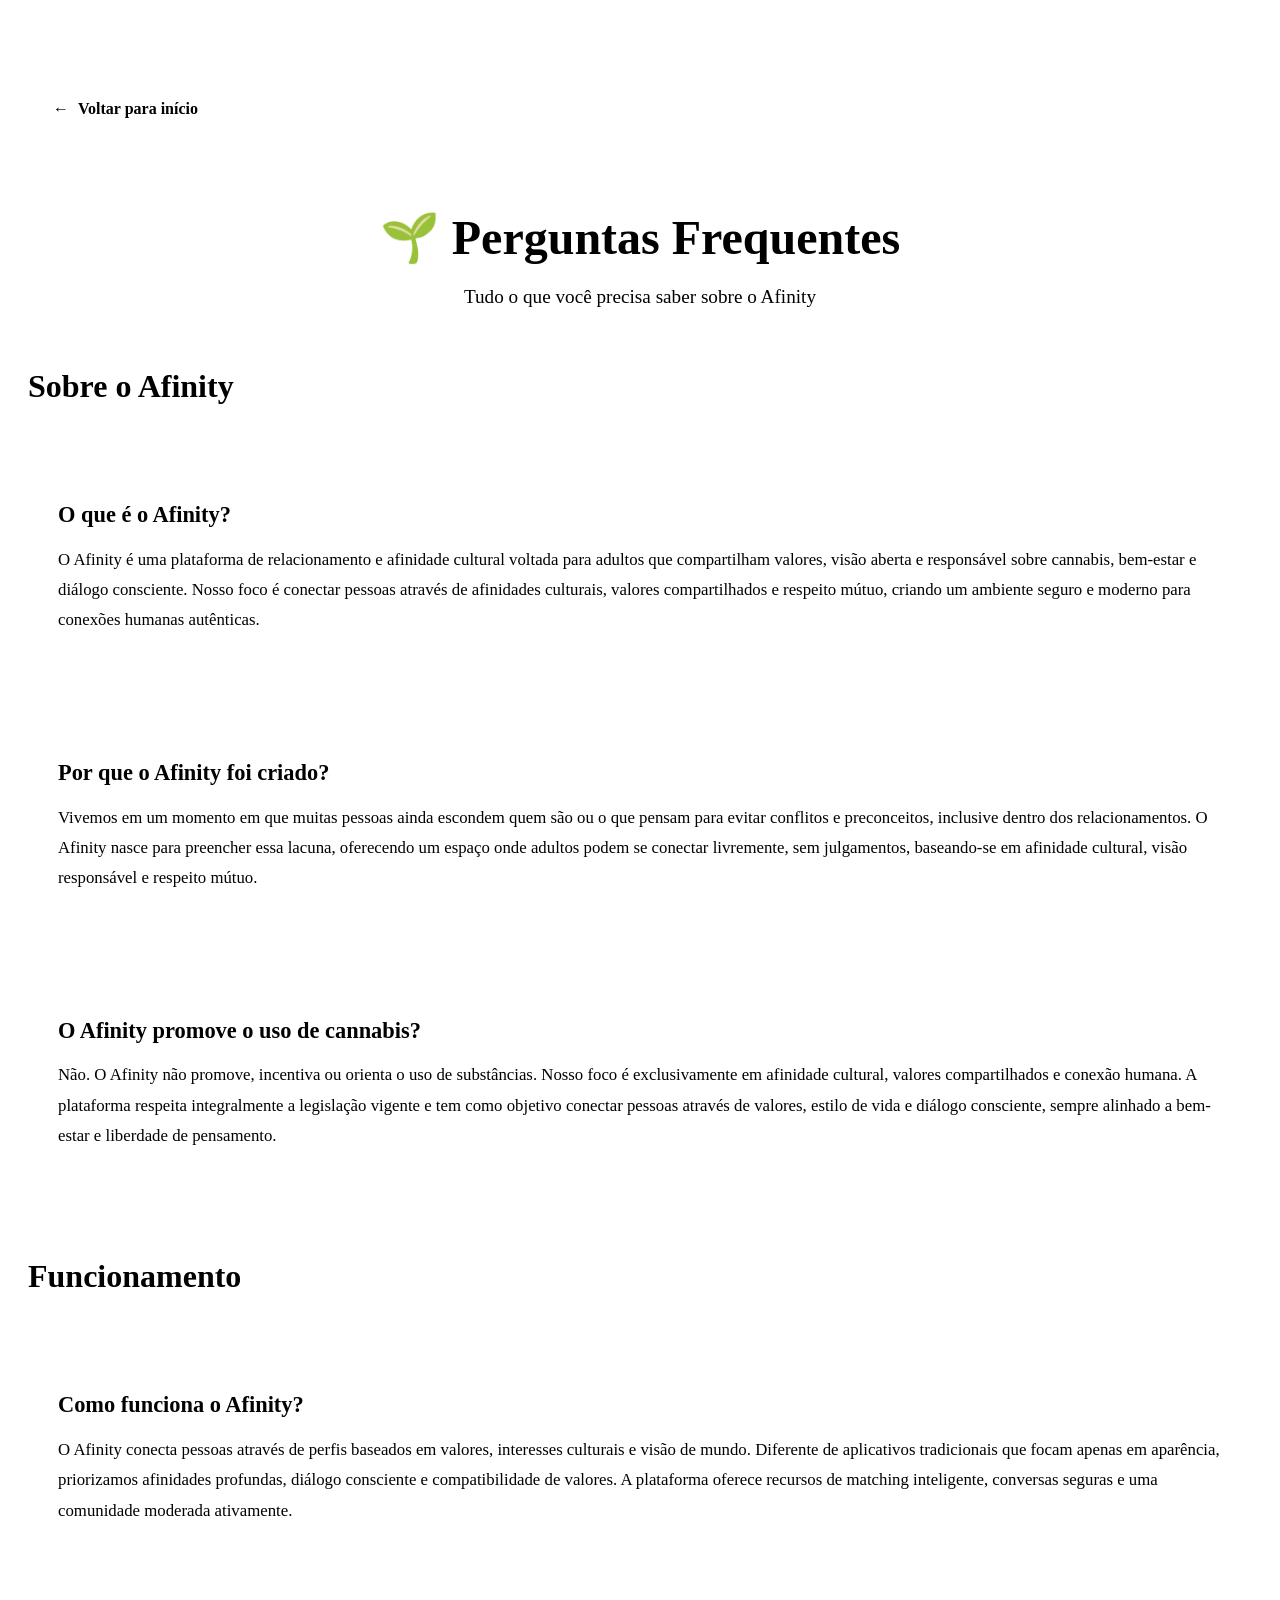
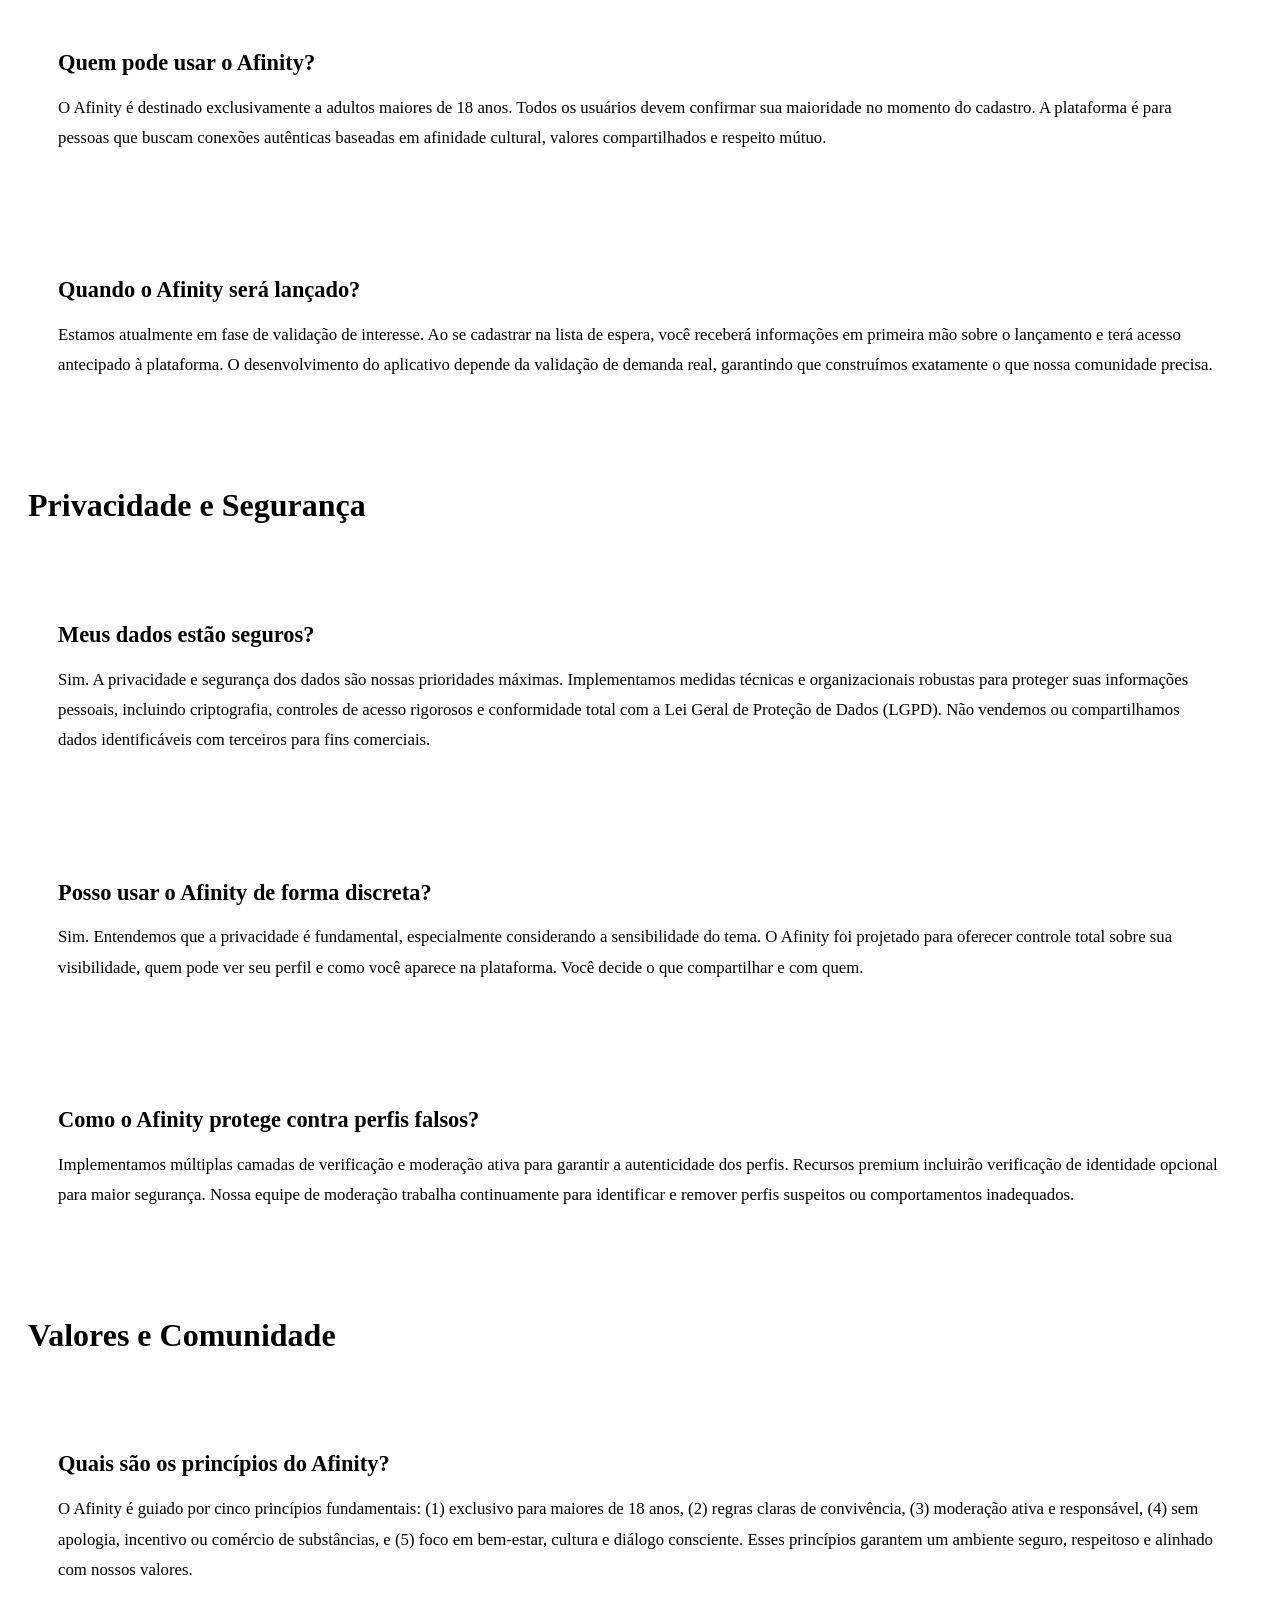
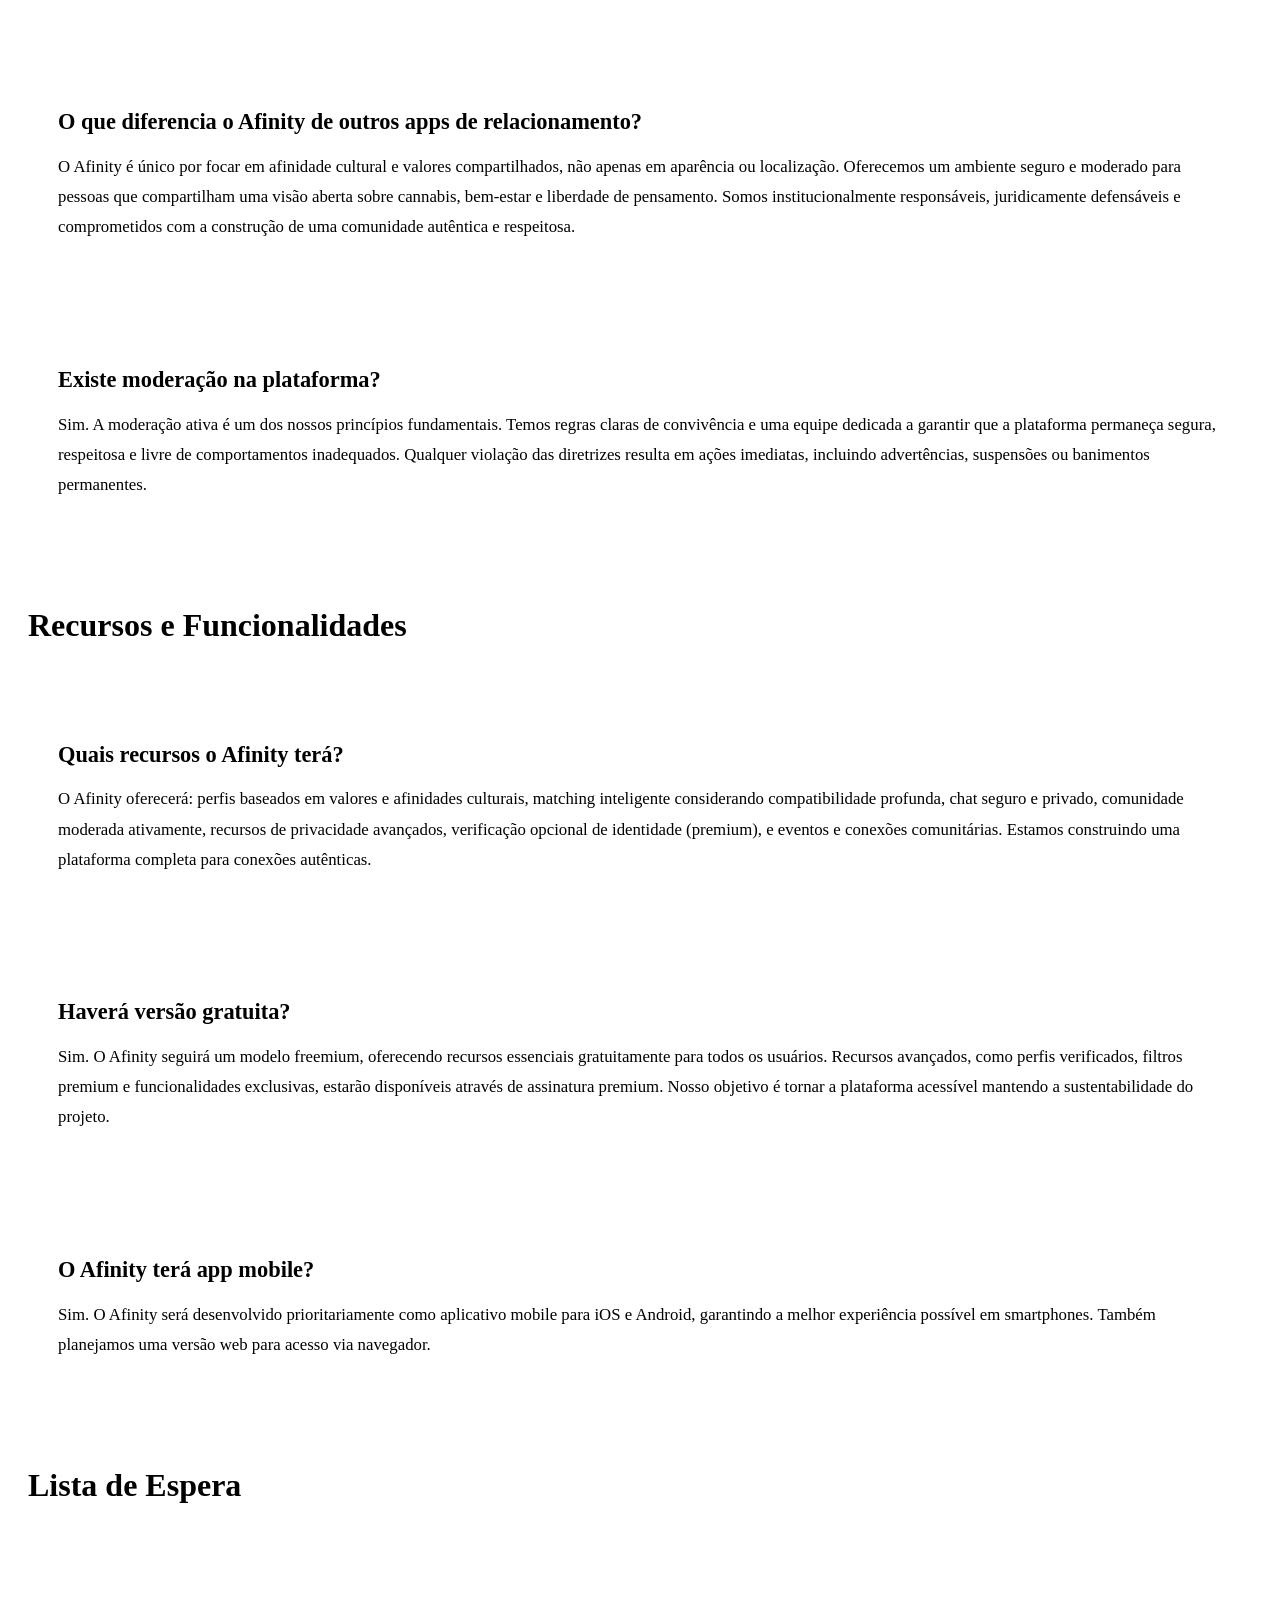
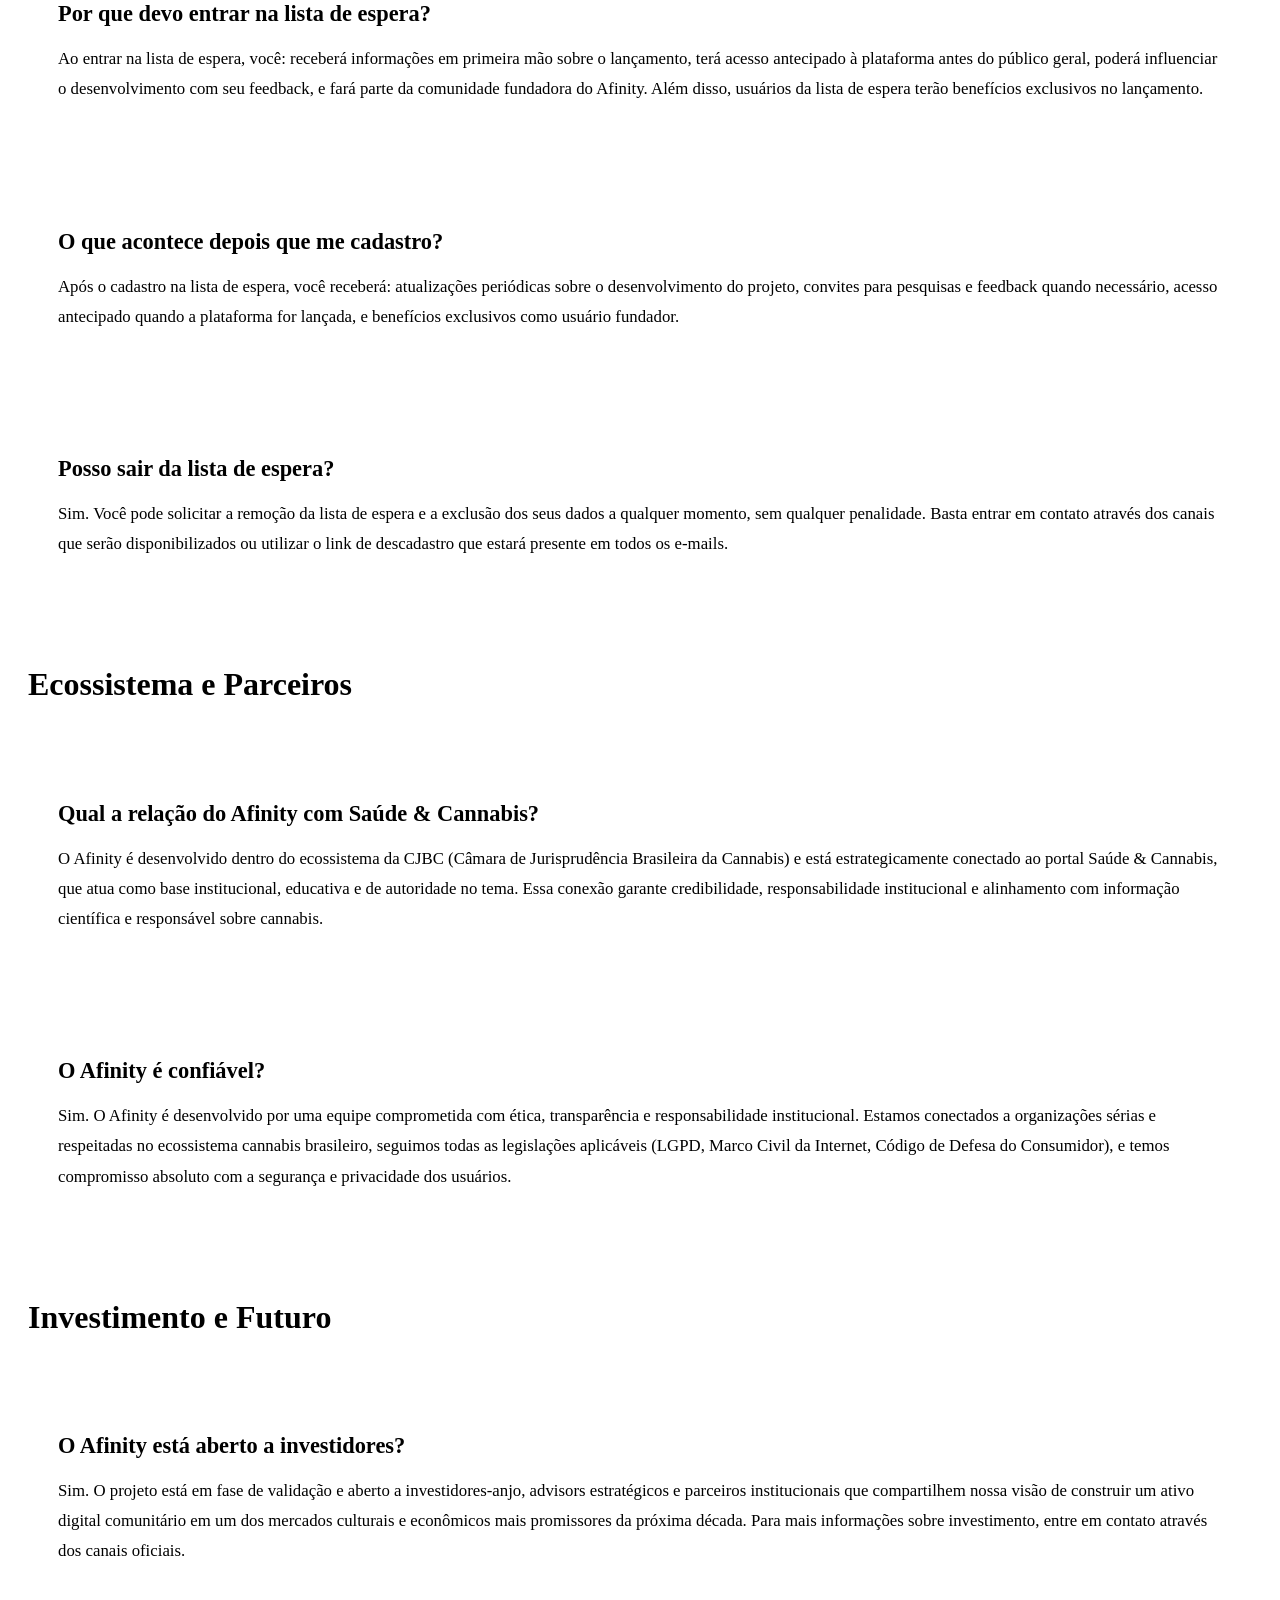
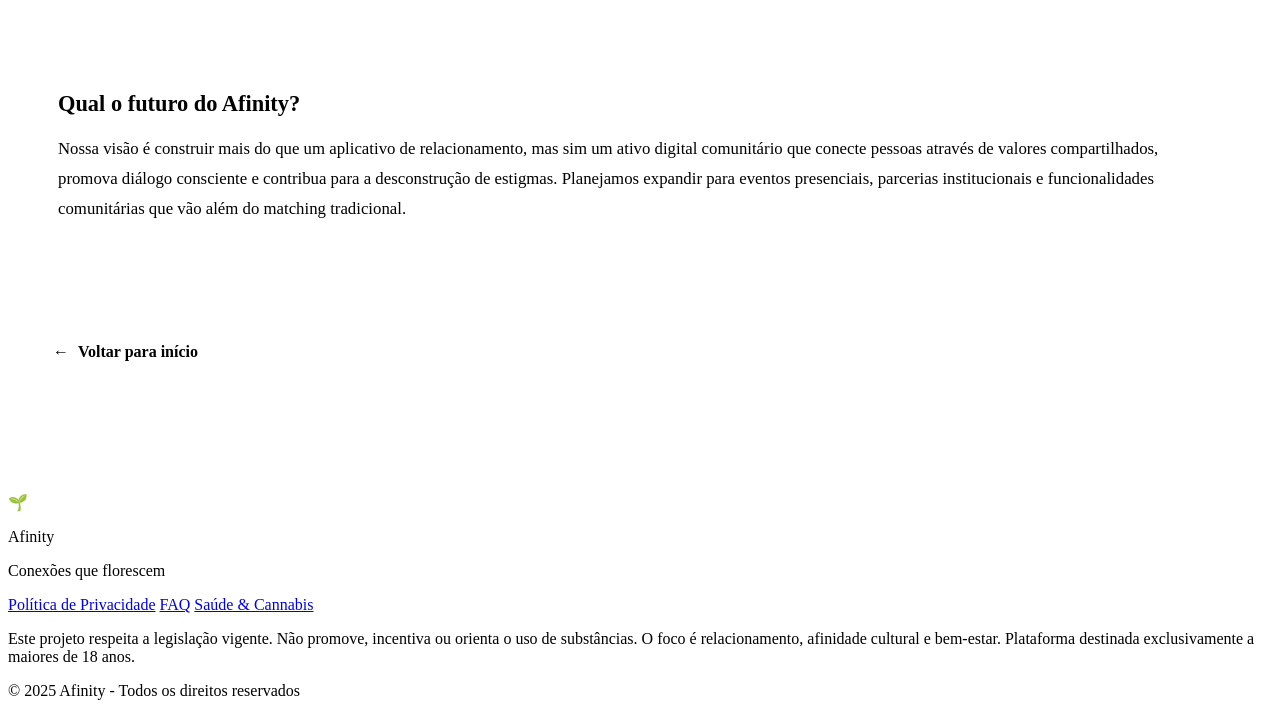
==== faq.html @ 6121e5dd "Add files via upload" ====
<!DOCTYPE html>
<html lang="pt-BR">
<head>
<meta charset="UTF-8">
<meta name="viewport" content="width=device-width,initial-scale=1,viewport-fit=cover">
<meta name="description" content="Perguntas frequentes sobre o Afinity - plataforma de relacionamento baseada em afinidade cultural e valores compartilhados.">
<meta name="theme-color" content="#0a1f0d">
<title>FAQ - Afinity</title>
<link rel="stylesheet" href="styles.css">
<style>
.faq-page{padding:80px 20px;background:var(--bg-darkest);min-height:100vh}
.faq-header{text-align:center;margin-bottom:60px}
.faq-header h1{font-size:3rem;color:var(--accent-green);margin-bottom:20px}
.faq-header p{font-size:1.2rem;color:var(--text-secondary)}
.faq-category{margin-bottom:60px}
.faq-category h2{font-size:2rem;color:var(--accent-light);margin-bottom:30px;padding-bottom:15px;border-bottom:2px solid var(--border-color)}
.faq-question{background:var(--bg-card);padding:30px;border-radius:12px;margin-bottom:25px;border:1px solid var(--border-color)}
.faq-question h3{font-size:1.4rem;color:var(--accent-green);margin-bottom:15px}
.faq-question p{font-size:1.05rem;color:var(--text-secondary);line-height:1.8}
.back-link{display:inline-block;color:var(--accent-green);text-decoration:none;font-weight:600;margin-bottom:40px;padding:12px 25px;border:2px solid var(--accent-green);border-radius:50px;transition:all .3s ease}
.back-link:hover{background:var(--accent-green);color:var(--bg-darkest)}
.back-link::before{content:"← ";margin-right:5px}
</style>
</head>
<body>
<section class="faq-page">
<div class="container">
<a href="index.html" class="back-link">Voltar para início</a>

<div class="faq-header">
<h1>🌱 Perguntas Frequentes</h1>
<p>Tudo o que você precisa saber sobre o Afinity</p>
</div>

<div class="faq-category">
<h2>Sobre o Afinity</h2>

<div class="faq-question">
<h3>O que é o Afinity?</h3>
<p>O Afinity é uma plataforma de relacionamento e afinidade cultural voltada para adultos que compartilham valores, visão aberta e responsável sobre cannabis, bem-estar e diálogo consciente. Nosso foco é conectar pessoas através de afinidades culturais, valores compartilhados e respeito mútuo, criando um ambiente seguro e moderno para conexões humanas autênticas.</p>
</div>

<div class="faq-question">
<h3>Por que o Afinity foi criado?</h3>
<p>Vivemos em um momento em que muitas pessoas ainda escondem quem são ou o que pensam para evitar conflitos e preconceitos, inclusive dentro dos relacionamentos. O Afinity nasce para preencher essa lacuna, oferecendo um espaço onde adultos podem se conectar livremente, sem julgamentos, baseando-se em afinidade cultural, visão responsável e respeito mútuo.</p>
</div>

<div class="faq-question">
<h3>O Afinity promove o uso de cannabis?</h3>
<p>Não. O Afinity não promove, incentiva ou orienta o uso de substâncias. Nosso foco é exclusivamente em afinidade cultural, valores compartilhados e conexão humana. A plataforma respeita integralmente a legislação vigente e tem como objetivo conectar pessoas através de valores, estilo de vida e diálogo consciente, sempre alinhado a bem-estar e liberdade de pensamento.</p>
</div>
</div>

<div class="faq-category">
<h2>Funcionamento</h2>

<div class="faq-question">
<h3>Como funciona o Afinity?</h3>
<p>O Afinity conecta pessoas através de perfis baseados em valores, interesses culturais e visão de mundo. Diferente de aplicativos tradicionais que focam apenas em aparência, priorizamos afinidades profundas, diálogo consciente e compatibilidade de valores. A plataforma oferece recursos de matching inteligente, conversas seguras e uma comunidade moderada ativamente.</p>
</div>

<div class="faq-question">
<h3>Quem pode usar o Afinity?</h3>
<p>O Afinity é destinado exclusivamente a adultos maiores de 18 anos. Todos os usuários devem confirmar sua maioridade no momento do cadastro. A plataforma é para pessoas que buscam conexões autênticas baseadas em afinidade cultural, valores compartilhados e respeito mútuo.</p>
</div>

<div class="faq-question">
<h3>Quando o Afinity será lançado?</h3>
<p>Estamos atualmente em fase de validação de interesse. Ao se cadastrar na lista de espera, você receberá informações em primeira mão sobre o lançamento e terá acesso antecipado à plataforma. O desenvolvimento do aplicativo depende da validação de demanda real, garantindo que construímos exatamente o que nossa comunidade precisa.</p>
</div>
</div>

<div class="faq-category">
<h2>Privacidade e Segurança</h2>

<div class="faq-question">
<h3>Meus dados estão seguros?</h3>
<p>Sim. A privacidade e segurança dos dados são nossas prioridades máximas. Implementamos medidas técnicas e organizacionais robustas para proteger suas informações pessoais, incluindo criptografia, controles de acesso rigorosos e conformidade total com a Lei Geral de Proteção de Dados (LGPD). Não vendemos ou compartilhamos dados identificáveis com terceiros para fins comerciais.</p>
</div>

<div class="faq-question">
<h3>Posso usar o Afinity de forma discreta?</h3>
<p>Sim. Entendemos que a privacidade é fundamental, especialmente considerando a sensibilidade do tema. O Afinity foi projetado para oferecer controle total sobre sua visibilidade, quem pode ver seu perfil e como você aparece na plataforma. Você decide o que compartilhar e com quem.</p>
</div>

<div class="faq-question">
<h3>Como o Afinity protege contra perfis falsos?</h3>
<p>Implementamos múltiplas camadas de verificação e moderação ativa para garantir a autenticidade dos perfis. Recursos premium incluirão verificação de identidade opcional para maior segurança. Nossa equipe de moderação trabalha continuamente para identificar e remover perfis suspeitos ou comportamentos inadequados.</p>
</div>
</div>

<div class="faq-category">
<h2>Valores e Comunidade</h2>

<div class="faq-question">
<h3>Quais são os princípios do Afinity?</h3>
<p>O Afinity é guiado por cinco princípios fundamentais: (1) exclusivo para maiores de 18 anos, (2) regras claras de convivência, (3) moderação ativa e responsável, (4) sem apologia, incentivo ou comércio de substâncias, e (5) foco em bem-estar, cultura e diálogo consciente. Esses princípios garantem um ambiente seguro, respeitoso e alinhado com nossos valores.</p>
</div>

<div class="faq-question">
<h3>O que diferencia o Afinity de outros apps de relacionamento?</h3>
<p>O Afinity é único por focar em afinidade cultural e valores compartilhados, não apenas em aparência ou localização. Oferecemos um ambiente seguro e moderado para pessoas que compartilham uma visão aberta sobre cannabis, bem-estar e liberdade de pensamento. Somos institucionalmente responsáveis, juridicamente defensáveis e comprometidos com a construção de uma comunidade autêntica e respeitosa.</p>
</div>

<div class="faq-question">
<h3>Existe moderação na plataforma?</h3>
<p>Sim. A moderação ativa é um dos nossos princípios fundamentais. Temos regras claras de convivência e uma equipe dedicada a garantir que a plataforma permaneça segura, respeitosa e livre de comportamentos inadequados. Qualquer violação das diretrizes resulta em ações imediatas, incluindo advertências, suspensões ou banimentos permanentes.</p>
</div>
</div>

<div class="faq-category">
<h2>Recursos e Funcionalidades</h2>

<div class="faq-question">
<h3>Quais recursos o Afinity terá?</h3>
<p>O Afinity oferecerá: perfis baseados em valores e afinidades culturais, matching inteligente considerando compatibilidade profunda, chat seguro e privado, comunidade moderada ativamente, recursos de privacidade avançados, verificação opcional de identidade (premium), e eventos e conexões comunitárias. Estamos construindo uma plataforma completa para conexões autênticas.</p>
</div>

<div class="faq-question">
<h3>Haverá versão gratuita?</h3>
<p>Sim. O Afinity seguirá um modelo freemium, oferecendo recursos essenciais gratuitamente para todos os usuários. Recursos avançados, como perfis verificados, filtros premium e funcionalidades exclusivas, estarão disponíveis através de assinatura premium. Nosso objetivo é tornar a plataforma acessível mantendo a sustentabilidade do projeto.</p>
</div>

<div class="faq-question">
<h3>O Afinity terá app mobile?</h3>
<p>Sim. O Afinity será desenvolvido prioritariamente como aplicativo mobile para iOS e Android, garantindo a melhor experiência possível em smartphones. Também planejamos uma versão web para acesso via navegador.</p>
</div>
</div>

<div class="faq-category">
<h2>Lista de Espera</h2>

<div class="faq-question">
<h3>Por que devo entrar na lista de espera?</h3>
<p>Ao entrar na lista de espera, você: receberá informações em primeira mão sobre o lançamento, terá acesso antecipado à plataforma antes do público geral, poderá influenciar o desenvolvimento com seu feedback, e fará parte da comunidade fundadora do Afinity. Além disso, usuários da lista de espera terão benefícios exclusivos no lançamento.</p>
</div>

<div class="faq-question">
<h3>O que acontece depois que me cadastro?</h3>
<p>Após o cadastro na lista de espera, você receberá: atualizações periódicas sobre o desenvolvimento do projeto, convites para pesquisas e feedback quando necessário, acesso antecipado quando a plataforma for lançada, e benefícios exclusivos como usuário fundador.</p>
</div>

<div class="faq-question">
<h3>Posso sair da lista de espera?</h3>
<p>Sim. Você pode solicitar a remoção da lista de espera e a exclusão dos seus dados a qualquer momento, sem qualquer penalidade. Basta entrar em contato através dos canais que serão disponibilizados ou utilizar o link de descadastro que estará presente em todos os e-mails.</p>
</div>
</div>

<div class="faq-category">
<h2>Ecossistema e Parceiros</h2>

<div class="faq-question">
<h3>Qual a relação do Afinity com Saúde & Cannabis?</h3>
<p>O Afinity é desenvolvido dentro do ecossistema da CJBC (Câmara de Jurisprudência Brasileira da Cannabis) e está estrategicamente conectado ao portal Saúde & Cannabis, que atua como base institucional, educativa e de autoridade no tema. Essa conexão garante credibilidade, responsabilidade institucional e alinhamento com informação científica e responsável sobre cannabis.</p>
</div>

<div class="faq-question">
<h3>O Afinity é confiável?</h3>
<p>Sim. O Afinity é desenvolvido por uma equipe comprometida com ética, transparência e responsabilidade institucional. Estamos conectados a organizações sérias e respeitadas no ecossistema cannabis brasileiro, seguimos todas as legislações aplicáveis (LGPD, Marco Civil da Internet, Código de Defesa do Consumidor), e temos compromisso absoluto com a segurança e privacidade dos usuários.</p>
</div>
</div>

<div class="faq-category">
<h2>Investimento e Futuro</h2>

<div class="faq-question">
<h3>O Afinity está aberto a investidores?</h3>
<p>Sim. O projeto está em fase de validação e aberto a investidores-anjo, advisors estratégicos e parceiros institucionais que compartilhem nossa visão de construir um ativo digital comunitário em um dos mercados culturais e econômicos mais promissores da próxima década. Para mais informações sobre investimento, entre em contato através dos canais oficiais.</p>
</div>

<div class="faq-question">
<h3>Qual o futuro do Afinity?</h3>
<p>Nossa visão é construir mais do que um aplicativo de relacionamento, mas sim um ativo digital comunitário que conecte pessoas através de valores compartilhados, promova diálogo consciente e contribua para a desconstrução de estigmas. Planejamos expandir para eventos presenciais, parcerias institucionais e funcionalidades comunitárias que vão além do matching tradicional.</p>
</div>
</div>

<a href="index.html" class="back-link">Voltar para início</a>
</div>
</section>

<footer class="footer">
<div class="container">
<div class="footer-content">
<div class="footer-brand">
<div class="footer-logo">🌱</div>
<p class="footer-name">Afinity</p>
<p class="footer-tagline">Conexões que florescem</p>
</div>

<div class="footer-links">
<a href="privacidade.html">Política de Privacidade</a>
<a href="faq.html">FAQ</a>
<a href="https://saudeecannabis.com.br" target="_blank" rel="noopener noreferrer">Saúde & Cannabis</a>
</div>
</div>

<div class="legal-text">
<p>Este projeto respeita a legislação vigente. Não promove, incentiva ou orienta o uso de substâncias. O foco é relacionamento, afinidade cultural e bem-estar. Plataforma destinada exclusivamente a maiores de 18 anos.</p>
</div>

<p class="copyright">© 2025 Afinity - Todos os direitos reservados</p>
</div>
</footer>
</body>
</html>
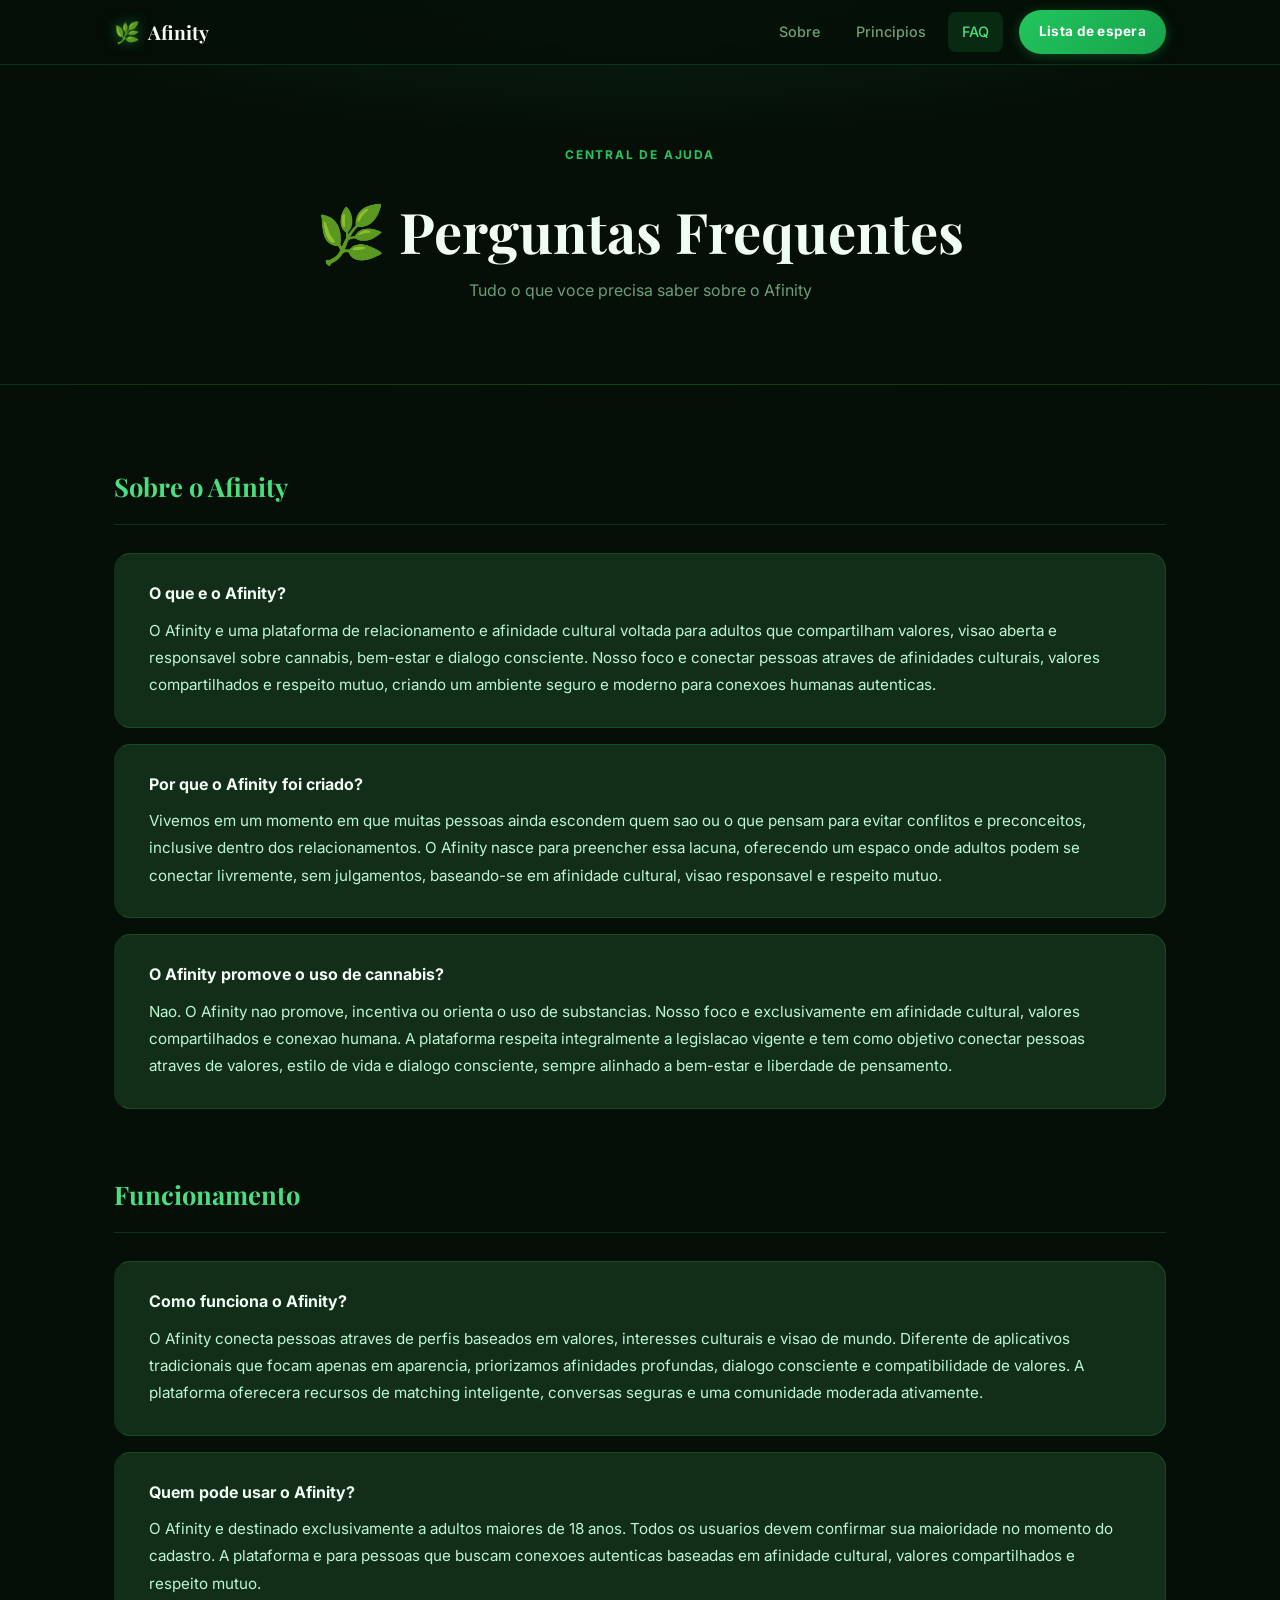
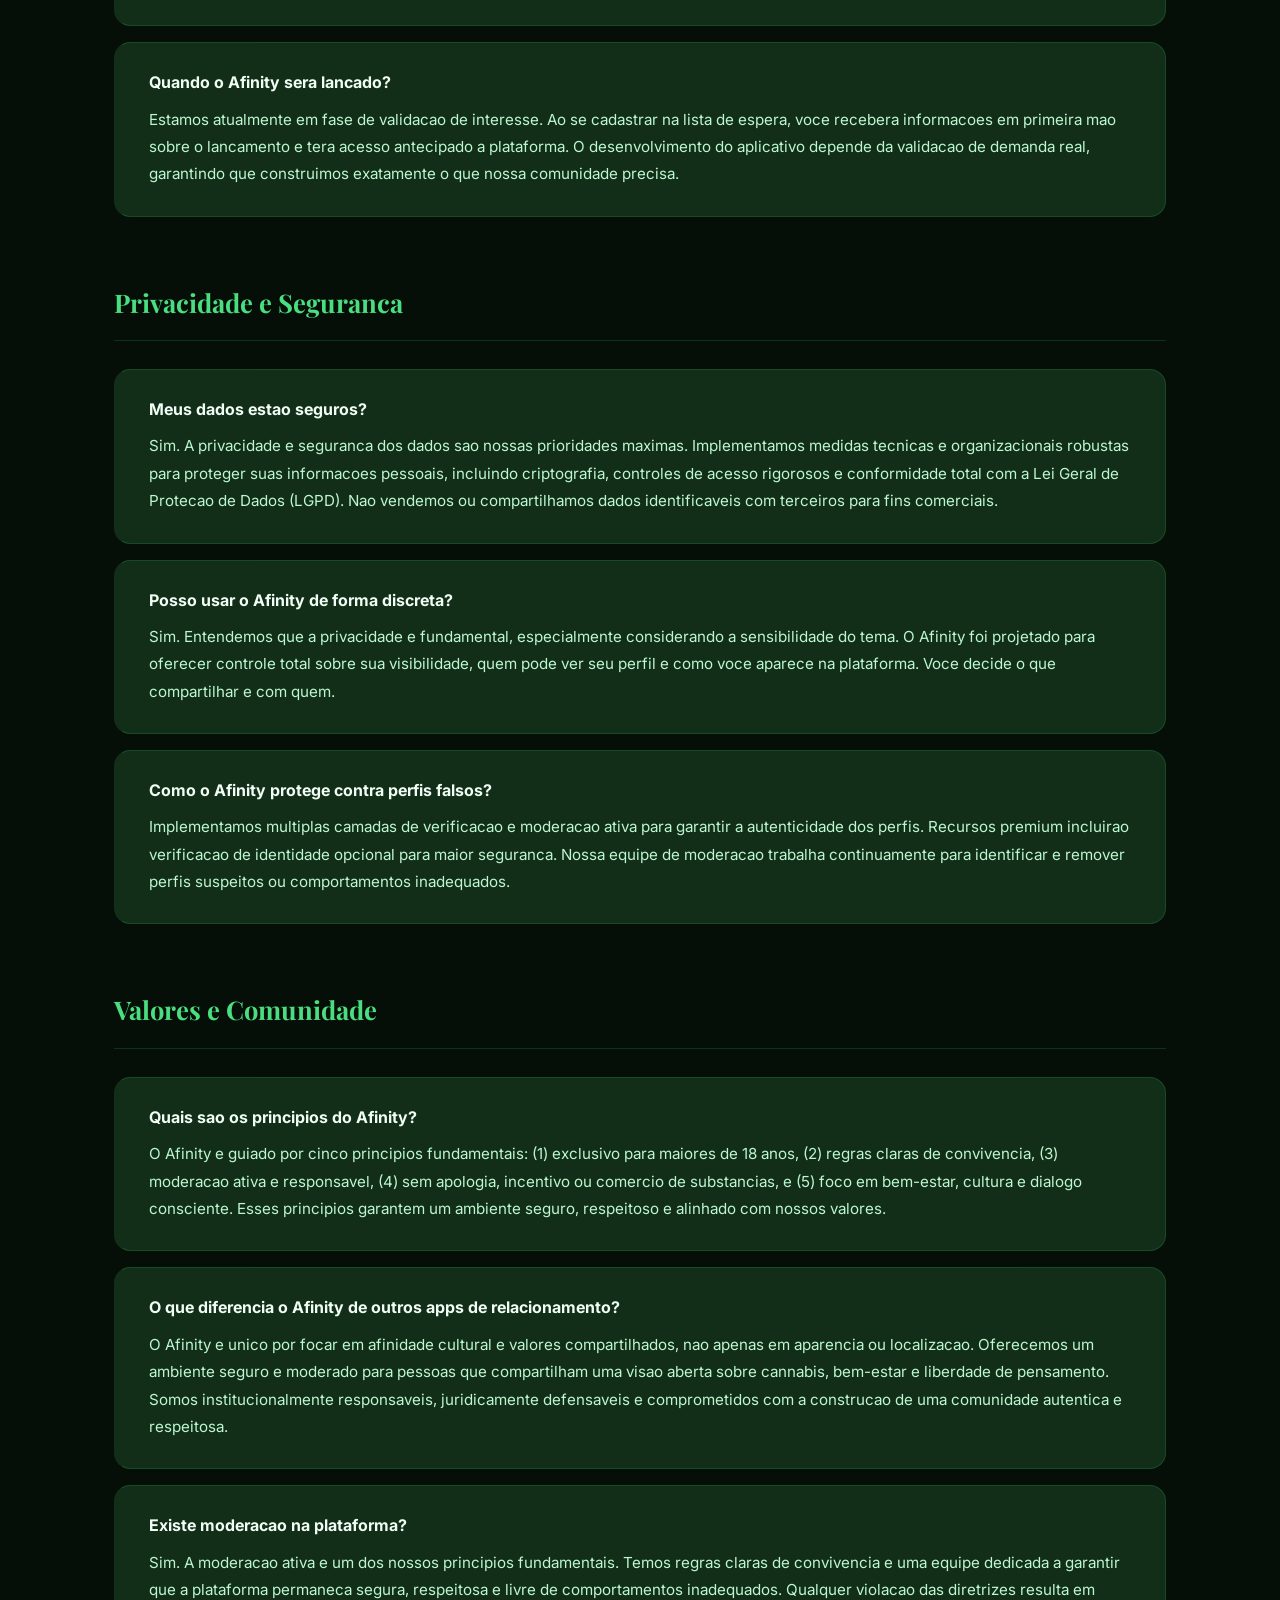
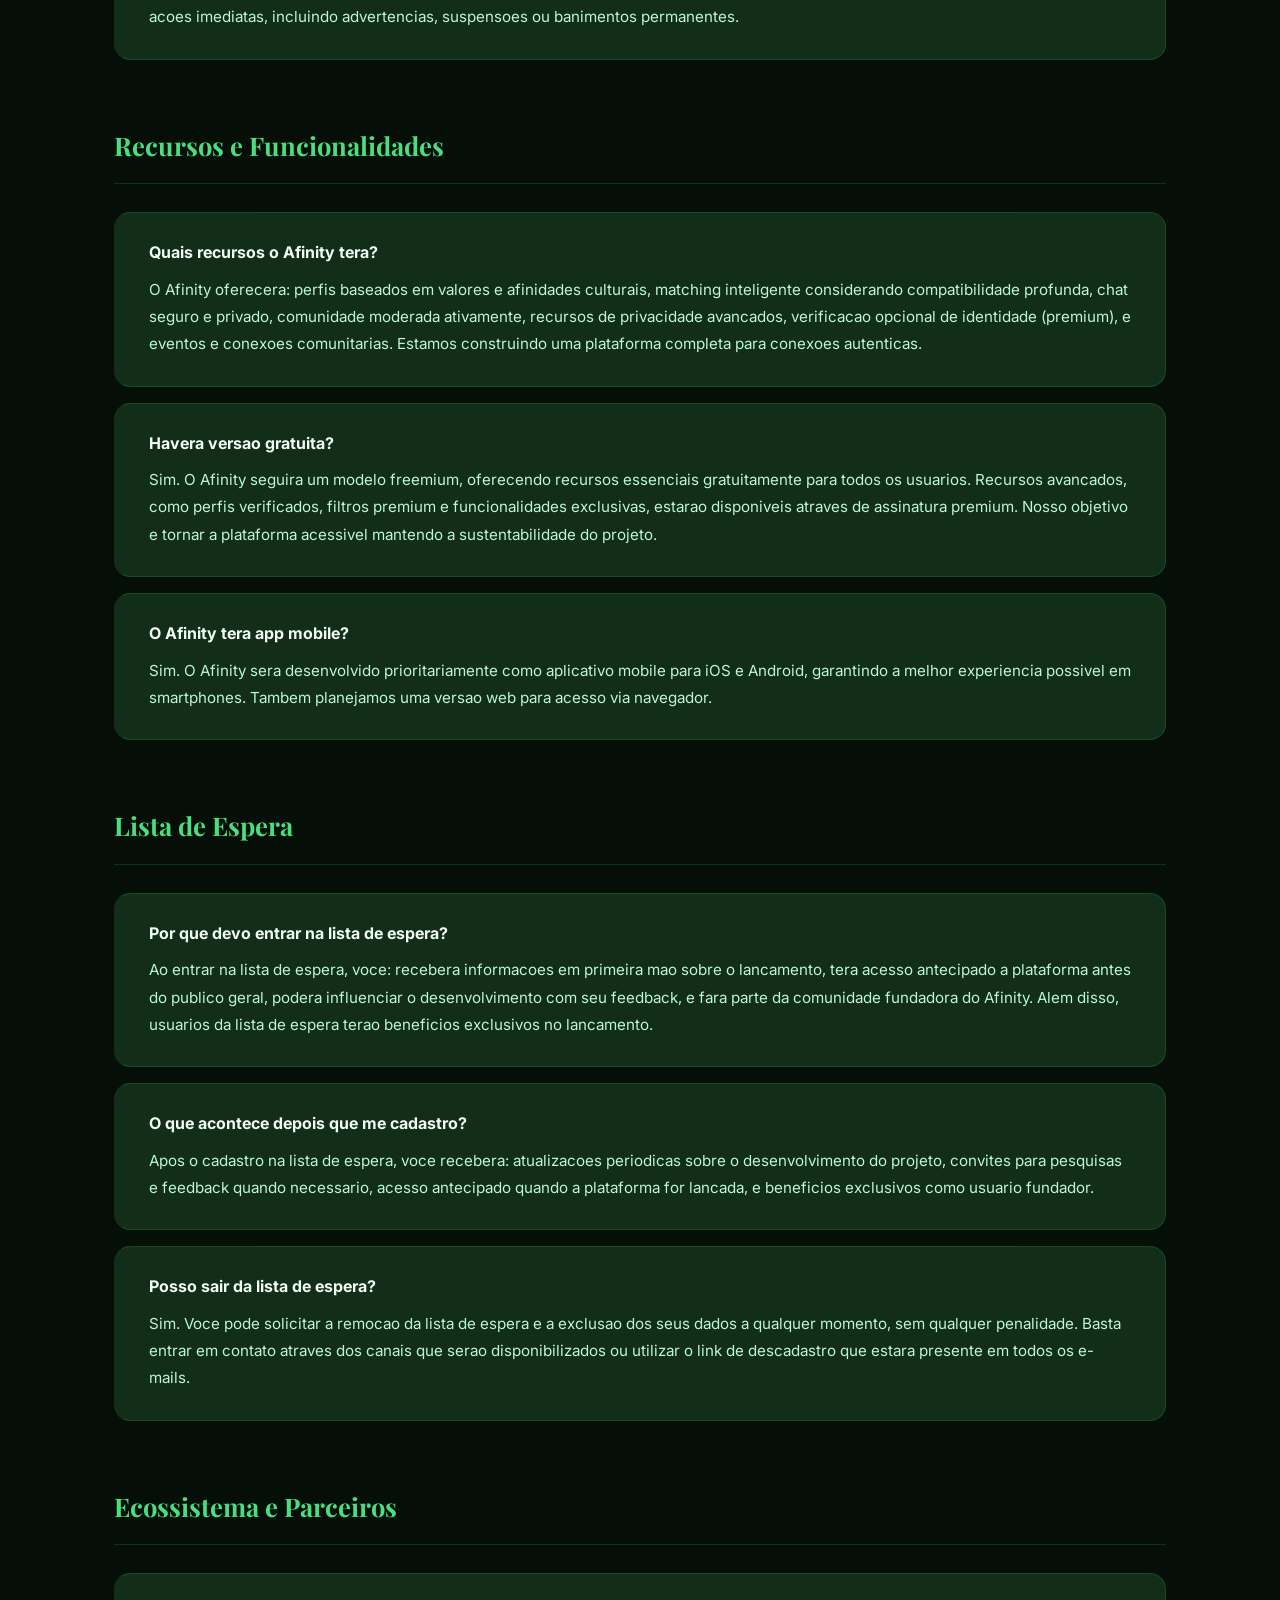
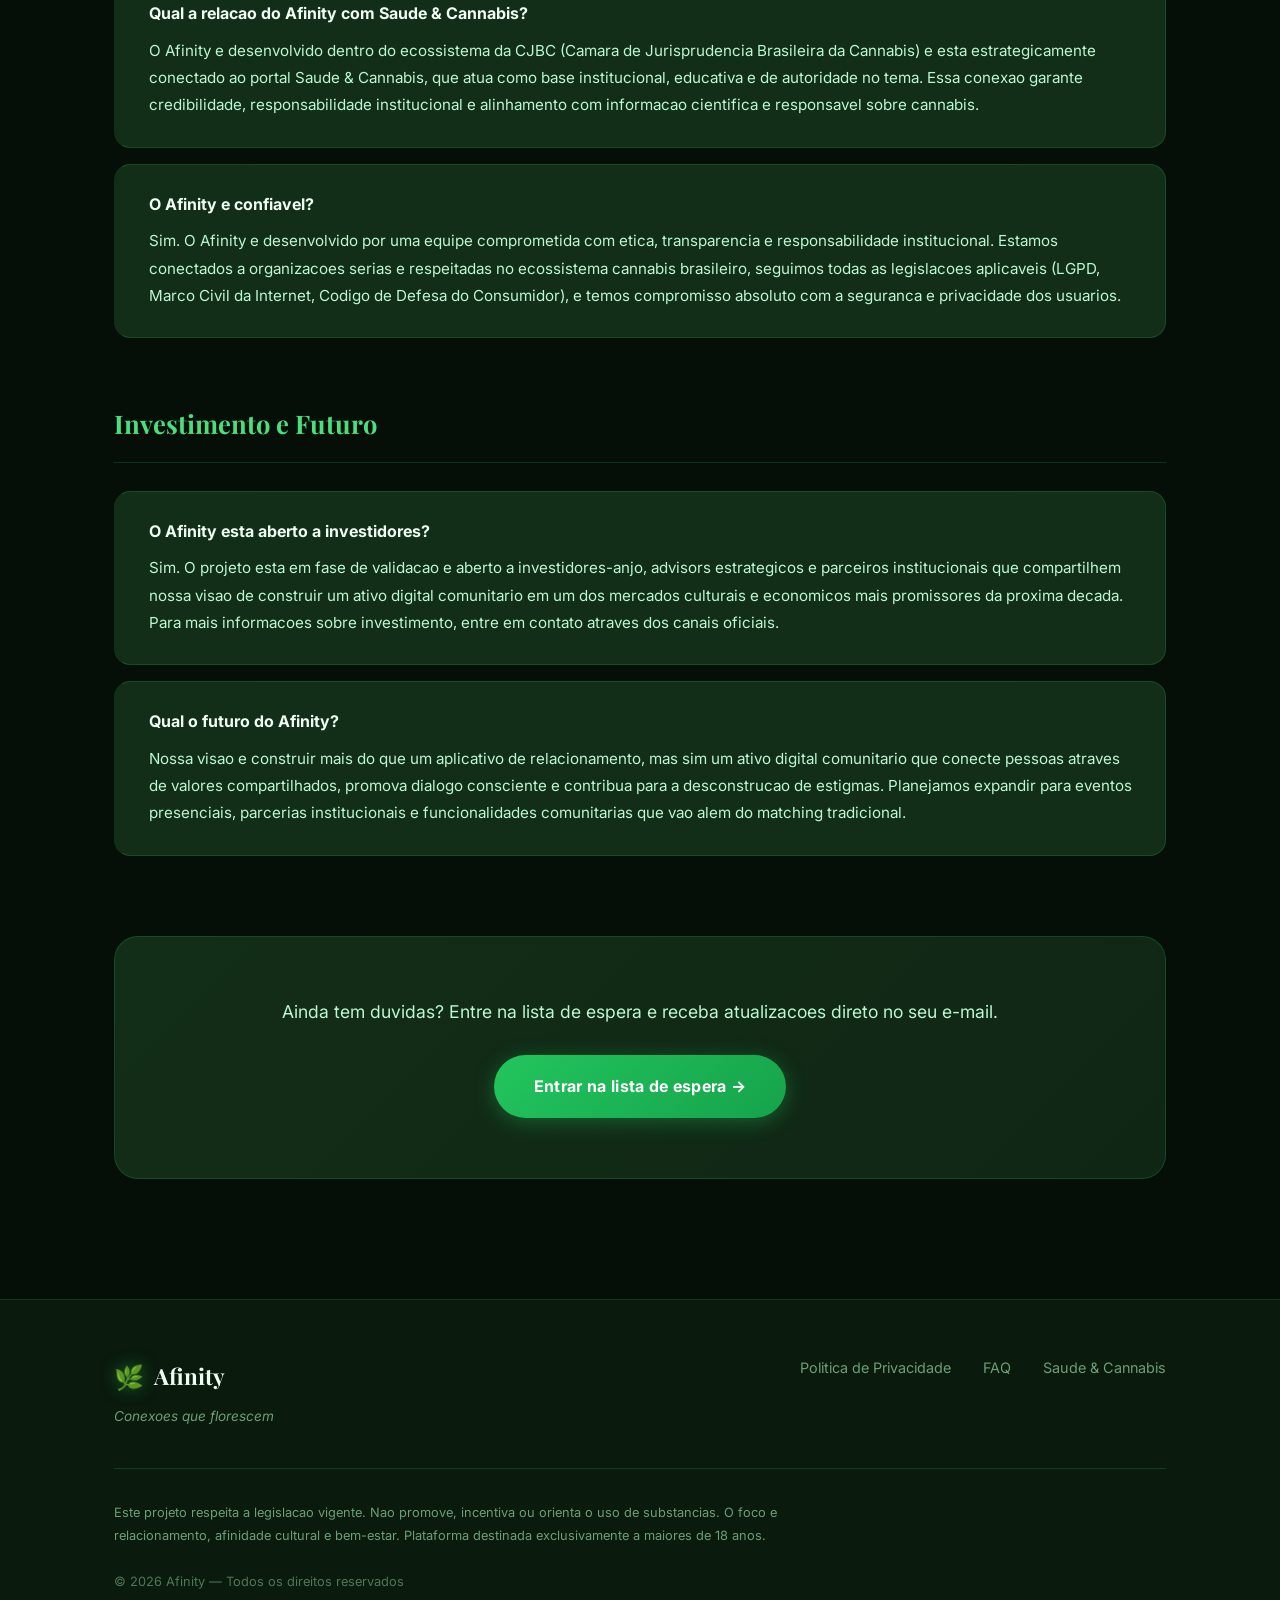
==== commit 61190f30: "Fix: update faq.html with standalone embedded CSS/JS" ====
--- a/faq.html
+++ b/faq.html
@@ -1,205 +1,1667 @@
 <!DOCTYPE html>
 <html lang="pt-BR">
 <head>
-<meta charset="UTF-8">
-<meta name="viewport" content="width=device-width,initial-scale=1,viewport-fit=cover">
-<meta name="description" content="Perguntas frequentes sobre o Afinity - plataforma de relacionamento baseada em afinidade cultural e valores compartilhados.">
-<meta name="theme-color" content="#0a1f0d">
-<title>FAQ - Afinity</title>
-<link rel="stylesheet" href="styles.css">
-<style>
-.faq-page{padding:80px 20px;background:var(--bg-darkest);min-height:100vh}
-.faq-header{text-align:center;margin-bottom:60px}
-.faq-header h1{font-size:3rem;color:var(--accent-green);margin-bottom:20px}
-.faq-header p{font-size:1.2rem;color:var(--text-secondary)}
-.faq-category{margin-bottom:60px}
-.faq-category h2{font-size:2rem;color:var(--accent-light);margin-bottom:30px;padding-bottom:15px;border-bottom:2px solid var(--border-color)}
-.faq-question{background:var(--bg-card);padding:30px;border-radius:12px;margin-bottom:25px;border:1px solid var(--border-color)}
-.faq-question h3{font-size:1.4rem;color:var(--accent-green);margin-bottom:15px}
-.faq-question p{font-size:1.05rem;color:var(--text-secondary);line-height:1.8}
-.back-link{display:inline-block;color:var(--accent-green);text-decoration:none;font-weight:600;margin-bottom:40px;padding:12px 25px;border:2px solid var(--accent-green);border-radius:50px;transition:all .3s ease}
-.back-link:hover{background:var(--accent-green);color:var(--bg-darkest)}
-.back-link::before{content:"← ";margin-right:5px}
+  <meta charset="UTF-8">
+  <meta name="viewport" content="width=device-width, initial-scale=1.0, viewport-fit=cover">
+  <meta name="description" content="Perguntas frequentes sobre o Afinity - plataforma de relacionamento baseada em afinidade cultural e valores compartilhados.">
+  <meta name="robots" content="index, follow">
+  <meta name="theme-color" content="#0a1a0d">
+
+  <!-- Open Graph -->
+  <meta property="og:type" content="website">
+  <meta property="og:url" content="https://afinity.app/faq.html">
+  <meta property="og:title" content="FAQ - Afinity">
+  <meta property="og:description" content="Tudo o que voce precisa saber sobre o Afinity - plataforma de relacionamento baseada em afinidade cultural.">
+
+  <!-- Canonical -->
+  <link rel="canonical" href="https://afinity.app/faq.html">
+
+  <title>FAQ - Afinity | Perguntas Frequentes</title>
+
+  <link rel="preconnect" href="https://fonts.googleapis.com">
+  <link rel="preconnect" href="https://fonts.gstatic.com" crossorigin>
+  <link href="https://fonts.googleapis.com/css2?family=Inter:wght@300;400;500;600;700;800&family=Playfair+Display:wght@400;600;700&display=swap" rel="stylesheet">
+
+  <style>
+/* ============================================
+   AFINITY - Dark Green Premium Design
+   ============================================ */
+
+@import url('https://fonts.googleapis.com/css2?family=Inter:wght@300;400;500;600;700;800;900&family=Playfair+Display:wght@400;600;700&display=swap');
+
+*, *::before, *::after {
+  margin: 0;
+  padding: 0;
+  box-sizing: border-box;
+}
+
+:root {
+  --bg-darkest: #050f07;
+  --bg-dark: #0a1a0d;
+  --bg-medium: #0f2614;
+  --bg-card: #132e18;
+  --bg-card-hover: #1a3d22;
+  --accent: #22c55e;
+  --accent-bright: #4ade80;
+  --accent-glow: rgba(34, 197, 94, 0.15);
+  --accent-glow-strong: rgba(34, 197, 94, 0.3);
+  --text-primary: #f0fdf4;
+  --text-secondary: #bbf7d0;
+  --text-muted: #6b9e78;
+  --border: rgba(34, 197, 94, 0.2);
+  --border-hover: rgba(34, 197, 94, 0.5);
+  --shadow: 0 4px 24px rgba(0, 0, 0, 0.4);
+  --shadow-glow: 0 0 40px rgba(34, 197, 94, 0.15);
+  --radius: 16px;
+  --radius-sm: 8px;
+}
+
+html {
+  scroll-behavior: smooth;
+}
+
+body {
+  font-family: 'Inter', -apple-system, BlinkMacSystemFont, sans-serif;
+  background: var(--bg-darkest);
+  color: var(--text-primary);
+  line-height: 1.7;
+  -webkit-font-smoothing: antialiased;
+  overflow-x: hidden;
+}
+
+.container {
+  max-width: 1100px;
+  margin: 0 auto;
+  padding: 0 24px;
+}
+
+/* ============================================
+   NAVBAR
+   ============================================ */
+
+.navbar {
+  position: fixed;
+  top: 0;
+  left: 0;
+  right: 0;
+  z-index: 100;
+  background: rgba(5, 15, 7, 0.85);
+  backdrop-filter: blur(16px);
+  -webkit-backdrop-filter: blur(16px);
+  border-bottom: 1px solid var(--border);
+  transition: background 0.3s ease;
+}
+
+.navbar.scrolled {
+  background: rgba(5, 15, 7, 0.97);
+}
+
+.navbar-inner {
+  display: flex;
+  align-items: center;
+  justify-content: space-between;
+  height: 64px;
+}
+
+.navbar-brand {
+  display: flex;
+  align-items: center;
+  gap: 8px;
+  text-decoration: none;
+  font-family: 'Playfair Display', Georgia, serif;
+  font-size: 1.2rem;
+  font-weight: 700;
+  color: var(--text-primary);
+  transition: opacity 0.2s;
+}
+
+.navbar-brand:hover {
+  opacity: 0.85;
+}
+
+.navbar-logo-icon {
+  font-size: 1.3rem;
+  filter: drop-shadow(0 0 6px rgba(34, 197, 94, 0.5));
+}
+
+.navbar-links {
+  display: flex;
+  align-items: center;
+  gap: 8px;
+}
+
+.navbar-link {
+  color: var(--text-muted);
+  text-decoration: none;
+  font-size: 0.9rem;
+  font-weight: 500;
+  padding: 8px 14px;
+  border-radius: 8px;
+  transition: all 0.2s ease;
+}
+
+.navbar-link:hover,
+.navbar-link-active {
+  color: var(--accent-bright);
+  background: var(--accent-glow);
+}
+
+.btn-nav {
+  display: inline-flex;
+  align-items: center;
+  background: linear-gradient(135deg, var(--accent) 0%, #16a34a 100%);
+  color: #fff;
+  font-size: 0.85rem;
+  font-weight: 700;
+  padding: 10px 20px;
+  border-radius: 100px;
+  text-decoration: none;
+  letter-spacing: 0.02em;
+  transition: all 0.3s ease;
+  box-shadow: 0 2px 12px rgba(34, 197, 94, 0.3);
+  margin-left: 8px;
+}
+
+.btn-nav:hover {
+  transform: translateY(-1px);
+  box-shadow: 0 4px 20px rgba(34, 197, 94, 0.45);
+}
+
+.navbar-toggle {
+  display: none;
+  flex-direction: column;
+  justify-content: center;
+  gap: 5px;
+  width: 40px;
+  height: 40px;
+  background: transparent;
+  border: 1px solid var(--border);
+  border-radius: 8px;
+  cursor: pointer;
+  padding: 8px;
+  transition: border-color 0.2s;
+}
+
+.navbar-toggle:hover {
+  border-color: var(--accent);
+}
+
+.navbar-toggle span {
+  display: block;
+  height: 2px;
+  background: var(--text-secondary);
+  border-radius: 2px;
+  transition: all 0.3s ease;
+}
+
+.navbar-mobile {
+  display: none;
+  flex-direction: column;
+  background: var(--bg-dark);
+  border-top: 1px solid var(--border);
+  padding: 12px 0;
+}
+
+.navbar-mobile.open {
+  display: flex;
+}
+
+.navbar-mobile-link {
+  color: var(--text-secondary);
+  text-decoration: none;
+  font-size: 0.95rem;
+  font-weight: 500;
+  padding: 14px 24px;
+  border-bottom: 1px solid var(--border);
+  transition: all 0.2s ease;
+}
+
+.navbar-mobile-link:hover {
+  color: var(--accent-bright);
+  background: var(--accent-glow);
+}
+
+.navbar-mobile-cta {
+  color: var(--accent-bright);
+  font-weight: 700;
+  border-bottom: none;
+}
+
+/* ============================================
+   PAGE HERO (inner pages)
+   ============================================ */
+
+.page-hero {
+  padding: 140px 0 80px;
+  background: radial-gradient(ellipse 70% 50% at 50% 0%, rgba(34, 197, 94, 0.1) 0%, transparent 70%),
+              var(--bg-darkest);
+  text-align: center;
+  border-bottom: 1px solid var(--border);
+}
+
+.page-hero-title {
+  font-family: 'Playfair Display', Georgia, serif;
+  font-size: clamp(2rem, 5vw, 3.5rem);
+  font-weight: 700;
+  color: var(--text-primary);
+  margin: 16px 0 12px;
+  line-height: 1.2;
+}
+
+.page-hero-desc {
+  font-size: 1rem;
+  color: var(--text-muted);
+}
+
+/* ============================================
+   FAQ PAGE
+   ============================================ */
+
+.faq-page-section {
+  padding: 80px 0 120px;
+  background: var(--bg-darkest);
+}
+
+.faq-category-block {
+  margin-bottom: 64px;
+}
+
+.faq-category-title {
+  font-family: 'Playfair Display', Georgia, serif;
+  font-size: 1.6rem;
+  font-weight: 700;
+  color: var(--accent-bright);
+  margin-bottom: 28px;
+  padding-bottom: 16px;
+  border-bottom: 1px solid var(--border);
+}
+
+.faq-full-item {
+  background: var(--bg-card);
+  border: 1px solid var(--border);
+  border-radius: var(--radius);
+  padding: 28px 32px;
+  margin-bottom: 16px;
+  transition: all 0.3s ease;
+  border-left: 3px solid transparent;
+}
+
+.faq-full-item:hover {
+  border-color: var(--border-hover);
+  border-left-color: var(--accent);
+  transform: translateX(4px);
+}
+
+.faq-full-question {
+  font-size: 1rem;
+  font-weight: 700;
+  color: var(--text-primary);
+  margin-bottom: 12px;
+  line-height: 1.4;
+}
+
+.faq-full-answer {
+  font-size: 0.95rem;
+  color: var(--text-secondary);
+  line-height: 1.8;
+}
+
+.faq-page-cta {
+  text-align: center;
+  margin-top: 80px;
+  padding: 60px 40px;
+  background: linear-gradient(135deg, var(--bg-card) 0%, var(--bg-medium) 100%);
+  border: 1px solid var(--border);
+  border-radius: 24px;
+}
+
+.faq-page-cta-text {
+  font-size: 1.1rem;
+  color: var(--text-secondary);
+  margin-bottom: 28px;
+  line-height: 1.7;
+}
+
+.privacy-cta-buttons {
+  display: flex;
+  gap: 16px;
+  justify-content: center;
+  flex-wrap: wrap;
+}
+
+/* ============================================
+   PRIVACY PAGE
+   ============================================ */
+
+.privacy-section {
+  padding: 80px 0 120px;
+  background: var(--bg-darkest);
+}
+
+.privacy-intro-card {
+  background: var(--bg-card);
+  border: 1px solid var(--border);
+  border-left: 4px solid var(--accent);
+  border-radius: var(--radius);
+  padding: 32px;
+  margin-bottom: 56px;
+}
+
+.privacy-intro-card p {
+  font-size: 1.05rem;
+  color: var(--text-secondary);
+  line-height: 1.9;
+}
+
+.privacy-intro-card strong {
+  color: var(--accent-light, var(--accent-bright));
+}
+
+.privacy-content h2 {
+  font-family: 'Playfair Display', Georgia, serif;
+  font-size: 1.6rem;
+  color: var(--text-primary);
+  margin-top: 56px;
+  margin-bottom: 20px;
+  padding-bottom: 12px;
+  border-bottom: 1px solid var(--border);
+}
+
+.privacy-content h3 {
+  font-size: 1.15rem;
+  color: var(--accent-bright);
+  margin-top: 28px;
+  margin-bottom: 14px;
+  font-weight: 600;
+}
+
+.privacy-content p {
+  font-size: 1rem;
+  color: var(--text-secondary);
+  line-height: 1.9;
+  margin-bottom: 16px;
+}
+
+.privacy-content strong {
+  color: var(--text-primary);
+  font-weight: 600;
+}
+
+/* ============================================
+   SCREEN READER ONLY
+   ============================================ */
+
+.sr-only {
+  position: absolute;
+  width: 1px;
+  height: 1px;
+  padding: 0;
+  margin: -1px;
+  overflow: hidden;
+  clip: rect(0, 0, 0, 0);
+  white-space: nowrap;
+  border-width: 0;
+}
+
+/* ============================================
+   HERO
+   ============================================ */
+
+.hero {
+  min-height: 100vh;
+  padding-top: 64px;
+  display: flex;
+  align-items: center;
+  justify-content: center;
+  text-align: center;
+  position: relative;
+  overflow: hidden;
+  background: radial-gradient(ellipse 80% 60% at 50% 0%, rgba(34, 197, 94, 0.12) 0%, transparent 70%),
+              linear-gradient(180deg, var(--bg-dark) 0%, var(--bg-darkest) 100%);
+  padding: 80px 24px;
+}
+
+.hero::before {
+  content: '';
+  position: absolute;
+  inset: 0;
+  background-image:
+    radial-gradient(circle at 20% 30%, rgba(34, 197, 94, 0.06) 0%, transparent 50%),
+    radial-gradient(circle at 80% 70%, rgba(34, 197, 94, 0.04) 0%, transparent 50%);
+  pointer-events: none;
+}
+
+.hero::after {
+  content: '';
+  position: absolute;
+  bottom: 0;
+  left: 0;
+  right: 0;
+  height: 1px;
+  background: linear-gradient(90deg, transparent, var(--accent), transparent);
+}
+
+.hero-content {
+  position: relative;
+  z-index: 2;
+  max-width: 780px;
+}
+
+.hero-badge {
+  display: inline-flex;
+  align-items: center;
+  gap: 8px;
+  background: rgba(34, 197, 94, 0.1);
+  border: 1px solid var(--border);
+  border-radius: 100px;
+  padding: 8px 20px;
+  font-size: 0.8rem;
+  font-weight: 600;
+  letter-spacing: 0.08em;
+  text-transform: uppercase;
+  color: var(--accent-bright);
+  margin-bottom: 32px;
+}
+
+.hero-badge-dot {
+  width: 6px;
+  height: 6px;
+  background: var(--accent);
+  border-radius: 50%;
+  animation: pulse-dot 2s ease-in-out infinite;
+}
+
+@keyframes pulse-dot {
+  0%, 100% { opacity: 1; transform: scale(1); }
+  50% { opacity: 0.5; transform: scale(0.8); }
+}
+
+.hero-logo {
+  font-size: 3.5rem;
+  margin-bottom: 8px;
+  filter: drop-shadow(0 0 20px rgba(34, 197, 94, 0.4));
+}
+
+.hero-title {
+  font-family: 'Playfair Display', Georgia, serif;
+  font-size: clamp(2.8rem, 7vw, 5.5rem);
+  font-weight: 700;
+  line-height: 1.1;
+  letter-spacing: -0.02em;
+  margin-bottom: 12px;
+  background: linear-gradient(135deg, #f0fdf4 0%, var(--accent-bright) 60%, #86efac 100%);
+  -webkit-background-clip: text;
+  -webkit-text-fill-color: transparent;
+  background-clip: text;
+}
+
+.hero-tagline {
+  font-size: 1.1rem;
+  font-weight: 400;
+  color: var(--accent-bright);
+  letter-spacing: 0.1em;
+  text-transform: uppercase;
+  margin-bottom: 28px;
+  opacity: 0.85;
+}
+
+.hero-subtitle {
+  font-size: clamp(1rem, 2.5vw, 1.2rem);
+  color: var(--text-secondary);
+  max-width: 600px;
+  margin: 0 auto 48px;
+  font-weight: 300;
+  line-height: 1.8;
+}
+
+.hero-subtitle strong {
+  color: var(--text-primary);
+  font-weight: 600;
+}
+
+.btn-primary {
+  display: inline-flex;
+  align-items: center;
+  gap: 10px;
+  background: linear-gradient(135deg, var(--accent) 0%, #16a34a 100%);
+  color: #fff;
+  font-size: 1rem;
+  font-weight: 700;
+  padding: 18px 40px;
+  border-radius: 100px;
+  border: none;
+  cursor: pointer;
+  text-decoration: none;
+  letter-spacing: 0.02em;
+  transition: all 0.3s ease;
+  box-shadow: 0 4px 20px rgba(34, 197, 94, 0.35), 0 0 0 0 rgba(34, 197, 94, 0.4);
+  position: relative;
+  overflow: hidden;
+}
+
+.btn-primary::before {
+  content: '';
+  position: absolute;
+  inset: 0;
+  background: linear-gradient(135deg, rgba(255,255,255,0.15) 0%, transparent 100%);
+  opacity: 0;
+  transition: opacity 0.3s;
+}
+
+.btn-primary:hover {
+  transform: translateY(-2px);
+  box-shadow: 0 8px 32px rgba(34, 197, 94, 0.5), 0 0 0 4px rgba(34, 197, 94, 0.15);
+}
+
+.btn-primary:hover::before {
+  opacity: 1;
+}
+
+.btn-primary:active {
+  transform: translateY(0);
+}
+
+.hero-stats {
+  display: flex;
+  justify-content: center;
+  gap: 40px;
+  margin-top: 56px;
+  padding-top: 40px;
+  border-top: 1px solid var(--border);
+}
+
+.hero-stat {
+  text-align: center;
+}
+
+.hero-stat-number {
+  font-size: 1.6rem;
+  font-weight: 800;
+  color: var(--accent-bright);
+  display: block;
+  line-height: 1;
+  margin-bottom: 4px;
+}
+
+.hero-stat-label {
+  font-size: 0.75rem;
+  color: var(--text-muted);
+  text-transform: uppercase;
+  letter-spacing: 0.08em;
+}
+
+/* ============================================
+   SECTIONS
+   ============================================ */
+
+section {
+  padding: 100px 0;
+  position: relative;
+}
+
+.section-label {
+  display: inline-block;
+  font-size: 0.75rem;
+  font-weight: 700;
+  letter-spacing: 0.15em;
+  text-transform: uppercase;
+  color: var(--accent);
+  margin-bottom: 16px;
+}
+
+.section-title {
+  font-family: 'Playfair Display', Georgia, serif;
+  font-size: clamp(1.8rem, 4vw, 2.8rem);
+  font-weight: 700;
+  line-height: 1.2;
+  color: var(--text-primary);
+  margin-bottom: 20px;
+}
+
+.section-desc {
+  font-size: 1.05rem;
+  color: var(--text-secondary);
+  max-width: 600px;
+  line-height: 1.8;
+}
+
+/* ============================================
+   ABOUT SECTION
+   ============================================ */
+
+.about {
+  background: linear-gradient(180deg, var(--bg-darkest) 0%, var(--bg-dark) 50%, var(--bg-darkest) 100%);
+}
+
+.about-grid {
+  display: grid;
+  grid-template-columns: 1fr 1fr;
+  gap: 80px;
+  align-items: center;
+}
+
+.about-visual {
+  position: relative;
+}
+
+.about-card-main {
+  background: linear-gradient(135deg, var(--bg-card) 0%, var(--bg-medium) 100%);
+  border: 1px solid var(--border);
+  border-radius: var(--radius);
+  padding: 40px;
+  position: relative;
+  overflow: hidden;
+}
+
+.about-card-main::before {
+  content: '';
+  position: absolute;
+  top: 0;
+  left: 0;
+  right: 0;
+  height: 3px;
+  background: linear-gradient(90deg, var(--accent), var(--accent-bright), var(--accent));
+}
+
+.about-card-icon {
+  font-size: 3rem;
+  margin-bottom: 20px;
+  display: block;
+}
+
+.about-card-text {
+  font-size: 1.1rem;
+  color: var(--text-secondary);
+  line-height: 1.8;
+  font-style: italic;
+}
+
+.about-card-text strong {
+  color: var(--accent-bright);
+  font-style: normal;
+}
+
+.about-floating {
+  position: absolute;
+  bottom: -20px;
+  right: -20px;
+  background: var(--bg-card-hover);
+  border: 1px solid var(--border-hover);
+  border-radius: var(--radius-sm);
+  padding: 16px 20px;
+  font-size: 0.85rem;
+  color: var(--accent-bright);
+  font-weight: 600;
+  box-shadow: var(--shadow-glow);
+}
+
+/* ============================================
+   PRINCIPLES
+   ============================================ */
+
+.principles {
+  background: var(--bg-darkest);
+}
+
+.principles-header {
+  text-align: center;
+  margin-bottom: 64px;
+}
+
+.principles-grid {
+  display: grid;
+  grid-template-columns: repeat(auto-fit, minmax(200px, 1fr));
+  gap: 24px;
+  margin-bottom: 56px;
+}
+
+.principle-card {
+  background: var(--bg-card);
+  border: 1px solid var(--border);
+  border-radius: var(--radius);
+  padding: 32px 24px;
+  text-align: center;
+  transition: all 0.3s ease;
+  position: relative;
+  overflow: hidden;
+}
+
+.principle-card::before {
+  content: '';
+  position: absolute;
+  inset: 0;
+  background: linear-gradient(135deg, var(--accent-glow) 0%, transparent 100%);
+  opacity: 0;
+  transition: opacity 0.3s;
+}
+
+.principle-card:hover {
+  border-color: var(--border-hover);
+  transform: translateY(-4px);
+  box-shadow: var(--shadow-glow);
+}
+
+.principle-card:hover::before {
+  opacity: 1;
+}
+
+.principle-icon {
+  font-size: 2.2rem;
+  margin-bottom: 16px;
+  display: block;
+}
+
+.principle-title {
+  font-size: 0.9rem;
+  font-weight: 600;
+  color: var(--text-primary);
+  line-height: 1.4;
+}
+
+.principles-highlight {
+  background: linear-gradient(135deg, var(--bg-card) 0%, var(--bg-medium) 100%);
+  border: 1px solid var(--border);
+  border-left: 4px solid var(--accent);
+  border-radius: var(--radius);
+  padding: 40px 48px;
+  text-align: center;
+  position: relative;
+  overflow: hidden;
+}
+
+.principles-highlight::before {
+  content: '';
+  position: absolute;
+  inset: 0;
+  background: radial-gradient(ellipse at center, var(--accent-glow) 0%, transparent 70%);
+}
+
+.principles-highlight p {
+  font-family: 'Playfair Display', Georgia, serif;
+  font-size: clamp(1.1rem, 2.5vw, 1.4rem);
+  color: var(--text-primary);
+  line-height: 1.7;
+  position: relative;
+  z-index: 1;
+}
+
+.principles-highlight p strong {
+  color: var(--accent-bright);
+}
+
+/* ============================================
+   FAQ
+   ============================================ */
+
+.faq {
+  background: linear-gradient(180deg, var(--bg-darkest) 0%, var(--bg-dark) 100%);
+}
+
+.faq-header {
+  text-align: center;
+  margin-bottom: 64px;
+}
+
+.faq-grid {
+  display: grid;
+  grid-template-columns: 1fr 1fr;
+  gap: 20px;
+  margin-bottom: 48px;
+}
+
+.faq-item {
+  background: var(--bg-card);
+  border: 1px solid var(--border);
+  border-radius: var(--radius);
+  padding: 28px 32px;
+  transition: all 0.3s ease;
+  position: relative;
+  overflow: hidden;
+}
+
+.faq-item::before {
+  content: '';
+  position: absolute;
+  top: 0;
+  left: 0;
+  width: 3px;
+  height: 100%;
+  background: linear-gradient(180deg, var(--accent), transparent);
+  opacity: 0;
+  transition: opacity 0.3s;
+}
+
+.faq-item:hover {
+  border-color: var(--border-hover);
+  transform: translateY(-2px);
+  box-shadow: var(--shadow);
+}
+
+.faq-item:hover::before {
+  opacity: 1;
+}
+
+.faq-question {
+  font-size: 0.95rem;
+  font-weight: 700;
+  color: var(--text-primary);
+  margin-bottom: 12px;
+  line-height: 1.4;
+}
+
+.faq-answer {
+  font-size: 0.9rem;
+  color: var(--text-secondary);
+  line-height: 1.7;
+}
+
+.faq-cta {
+  text-align: center;
+}
+
+.btn-outline {
+  display: inline-flex;
+  align-items: center;
+  gap: 8px;
+  background: transparent;
+  color: var(--accent-bright);
+  font-size: 0.95rem;
+  font-weight: 600;
+  padding: 14px 32px;
+  border-radius: 100px;
+  border: 1.5px solid var(--border-hover);
+  cursor: pointer;
+  text-decoration: none;
+  transition: all 0.3s ease;
+  letter-spacing: 0.02em;
+}
+
+.btn-outline:hover {
+  background: var(--accent-glow);
+  border-color: var(--accent);
+  transform: translateY(-2px);
+  box-shadow: 0 4px 20px rgba(34, 197, 94, 0.2);
+}
+
+/* ============================================
+   FORM
+   ============================================ */
+
+.signup {
+  background: radial-gradient(ellipse 70% 50% at 50% 50%, rgba(34, 197, 94, 0.08) 0%, transparent 70%),
+              var(--bg-darkest);
+  position: relative;
+}
+
+.signup::before {
+  content: '';
+  position: absolute;
+  top: 0;
+  left: 0;
+  right: 0;
+  height: 1px;
+  background: linear-gradient(90deg, transparent, var(--accent), transparent);
+}
+
+.signup::after {
+  content: '';
+  position: absolute;
+  bottom: 0;
+  left: 0;
+  right: 0;
+  height: 1px;
+  background: linear-gradient(90deg, transparent, var(--accent), transparent);
+}
+
+.signup-inner {
+  max-width: 600px;
+  margin: 0 auto;
+  text-align: center;
+}
+
+.signup-header {
+  margin-bottom: 48px;
+}
+
+.signup-header .section-desc {
+  margin: 0 auto;
+}
+
+.form-card {
+  background: linear-gradient(135deg, var(--bg-card) 0%, var(--bg-medium) 100%);
+  border: 1px solid var(--border);
+  border-radius: 24px;
+  padding: 48px 40px;
+  position: relative;
+  overflow: hidden;
+  box-shadow: var(--shadow), var(--shadow-glow);
+}
+
+.form-card::before {
+  content: '';
+  position: absolute;
+  top: 0;
+  left: 0;
+  right: 0;
+  height: 3px;
+  background: linear-gradient(90deg, var(--accent), var(--accent-bright), var(--accent));
+}
+
+.form-group {
+  margin-bottom: 20px;
+  text-align: left;
+}
+
+.form-group label {
+  display: block;
+  font-size: 0.85rem;
+  font-weight: 600;
+  color: var(--text-secondary);
+  margin-bottom: 8px;
+  letter-spacing: 0.03em;
+  text-transform: uppercase;
+}
+
+.form-group input[type="email"] {
+  width: 100%;
+  padding: 16px 20px;
+  background: rgba(0, 0, 0, 0.3);
+  border: 1.5px solid var(--border);
+  border-radius: var(--radius-sm);
+  color: var(--text-primary);
+  font-size: 1rem;
+  font-family: inherit;
+  transition: all 0.3s ease;
+  outline: none;
+}
+
+.form-group input[type="email"]::placeholder {
+  color: var(--text-muted);
+}
+
+.form-group input[type="email"]:focus {
+  border-color: var(--accent);
+  background: rgba(34, 197, 94, 0.05);
+  box-shadow: 0 0 0 4px rgba(34, 197, 94, 0.1);
+}
+
+.checkbox-group {
+  display: flex;
+  flex-direction: column;
+  gap: 14px;
+  margin-bottom: 28px;
+}
+
+.checkbox-label {
+  display: flex;
+  align-items: flex-start;
+  gap: 12px;
+  cursor: pointer;
+  font-size: 0.9rem;
+  color: var(--text-secondary);
+  line-height: 1.5;
+}
+
+.checkbox-label input[type="checkbox"] {
+  width: 20px;
+  height: 20px;
+  min-width: 20px;
+  accent-color: var(--accent);
+  cursor: pointer;
+  margin-top: 1px;
+}
+
+.checkbox-label a {
+  color: var(--accent-bright);
+  text-decoration: underline;
+  text-underline-offset: 3px;
+}
+
+.btn-submit {
+  width: 100%;
+  padding: 18px;
+  background: linear-gradient(135deg, var(--accent) 0%, #16a34a 100%);
+  color: #fff;
+  font-size: 1.05rem;
+  font-weight: 700;
+  border: none;
+  border-radius: var(--radius-sm);
+  cursor: pointer;
+  letter-spacing: 0.03em;
+  transition: all 0.3s ease;
+  position: relative;
+  overflow: hidden;
+}
+
+.btn-submit::before {
+  content: '';
+  position: absolute;
+  inset: 0;
+  background: linear-gradient(135deg, rgba(255,255,255,0.15) 0%, transparent 100%);
+  opacity: 0;
+  transition: opacity 0.3s;
+}
+
+.btn-submit:hover {
+  transform: translateY(-2px);
+  box-shadow: 0 8px 32px rgba(34, 197, 94, 0.4);
+}
+
+.btn-submit:hover::before {
+  opacity: 1;
+}
+
+.btn-submit:active {
+  transform: translateY(0);
+}
+
+.form-success {
+  display: none;
+  text-align: center;
+  padding: 32px;
+}
+
+.form-success-icon {
+  font-size: 3rem;
+  display: block;
+  margin-bottom: 16px;
+}
+
+.form-success h3 {
+  font-size: 1.3rem;
+  font-weight: 700;
+  color: var(--accent-bright);
+  margin-bottom: 8px;
+}
+
+.form-success p {
+  color: var(--text-secondary);
+  font-size: 0.95rem;
+}
+
+/* ============================================
+   ECOSYSTEM
+   ============================================ */
+
+.ecosystem {
+  background: var(--bg-darkest);
+  padding: 64px 0;
+}
+
+.ecosystem-inner {
+  text-align: center;
+  max-width: 700px;
+  margin: 0 auto;
+}
+
+.ecosystem-text {
+  font-size: 1rem;
+  color: var(--text-muted);
+  line-height: 1.8;
+}
+
+.ecosystem-text a {
+  color: var(--accent-bright);
+  text-decoration: none;
+  font-weight: 600;
+  border-bottom: 1px solid var(--border-hover);
+  padding-bottom: 1px;
+  transition: border-color 0.2s;
+}
+
+.ecosystem-text a:hover {
+  border-color: var(--accent);
+}
+
+/* ============================================
+   FOOTER
+   ============================================ */
+
+footer {
+  background: var(--bg-dark);
+  border-top: 1px solid var(--border);
+  padding: 56px 0 32px;
+}
+
+.footer-top {
+  display: flex;
+  justify-content: space-between;
+  align-items: flex-start;
+  margin-bottom: 40px;
+  gap: 40px;
+}
+
+.footer-brand {
+  display: flex;
+  flex-direction: column;
+  gap: 8px;
+}
+
+.footer-logo {
+  display: flex;
+  align-items: center;
+  gap: 10px;
+  font-family: 'Playfair Display', Georgia, serif;
+  font-size: 1.4rem;
+  font-weight: 700;
+  color: var(--text-primary);
+}
+
+.footer-logo-icon {
+  font-size: 1.5rem;
+  filter: drop-shadow(0 0 8px rgba(34, 197, 94, 0.5));
+}
+
+.footer-tagline {
+  font-size: 0.85rem;
+  color: var(--text-muted);
+  font-style: italic;
+}
+
+.footer-links {
+  display: flex;
+  gap: 32px;
+  align-items: center;
+}
+
+.footer-links a {
+  color: var(--text-muted);
+  text-decoration: none;
+  font-size: 0.9rem;
+  transition: color 0.2s;
+}
+
+.footer-links a:hover {
+  color: var(--accent-bright);
+}
+
+.footer-divider {
+  height: 1px;
+  background: var(--border);
+  margin-bottom: 32px;
+}
+
+.footer-legal {
+  font-size: 0.8rem;
+  color: var(--text-muted);
+  line-height: 1.8;
+  margin-bottom: 24px;
+  max-width: 700px;
+}
+
+.footer-bottom {
+  display: flex;
+  justify-content: space-between;
+  align-items: center;
+  font-size: 0.8rem;
+  color: var(--text-muted);
+}
+
+.footer-copy {
+  opacity: 0.7;
+}
+
+/* ============================================
+   ANIMATIONS
+   ============================================ */
+
+.fade-in {
+  opacity: 0;
+  transform: translateY(24px);
+  transition: opacity 0.7s ease, transform 0.7s ease;
+}
+
+.fade-in.visible {
+  opacity: 1;
+  transform: translateY(0);
+}
+
+/* ============================================
+   RESPONSIVE
+   ============================================ */
+
+@media (max-width: 768px) {
+  .navbar-links {
+    display: none;
+  }
+
+  .navbar-toggle {
+    display: flex;
+  }
+
+  .page-hero {
+    padding: 120px 0 60px;
+  }
+
+  .faq-full-item {
+    padding: 20px 20px;
+  }
+
+  .faq-full-item:hover {
+    transform: none;
+  }
+
+  .privacy-cta-buttons {
+    flex-direction: column;
+    align-items: center;
+  }
+
+  .faq-page-cta {
+    padding: 40px 24px;
+  }
+
+  section {
+    padding: 72px 0;
+  }
+
+  .about-grid {
+    grid-template-columns: 1fr;
+    gap: 40px;
+  }
+
+  .about-visual {
+    order: -1;
+  }
+
+  .principles-grid {
+    grid-template-columns: 1fr 1fr;
+  }
+
+  .faq-grid {
+    grid-template-columns: 1fr;
+  }
+
+  .form-card {
+    padding: 32px 24px;
+  }
+
+  .footer-top {
+    flex-direction: column;
+    gap: 24px;
+  }
+
+  .footer-links {
+    flex-wrap: wrap;
+    gap: 16px;
+  }
+
+  .footer-bottom {
+    flex-direction: column;
+    gap: 8px;
+    text-align: center;
+  }
+
+  .hero-stats {
+    gap: 24px;
+  }
+}
+
+@media (max-width: 480px) {
+  .principles-grid {
+    grid-template-columns: 1fr;
+  }
+
+  .hero-stats {
+    flex-direction: column;
+    gap: 20px;
+  }
+
+  .principles-highlight {
+    padding: 28px 24px;
+  }
+}
+
 </style>
 </head>
 <body>
-<section class="faq-page">
-<div class="container">
-<a href="index.html" class="back-link">Voltar para início</a>
-
-<div class="faq-header">
-<h1>🌱 Perguntas Frequentes</h1>
-<p>Tudo o que você precisa saber sobre o Afinity</p>
-</div>
-
-<div class="faq-category">
-<h2>Sobre o Afinity</h2>
-
-<div class="faq-question">
-<h3>O que é o Afinity?</h3>
-<p>O Afinity é uma plataforma de relacionamento e afinidade cultural voltada para adultos que compartilham valores, visão aberta e responsável sobre cannabis, bem-estar e diálogo consciente. Nosso foco é conectar pessoas através de afinidades culturais, valores compartilhados e respeito mútuo, criando um ambiente seguro e moderno para conexões humanas autênticas.</p>
-</div>
-
-<div class="faq-question">
-<h3>Por que o Afinity foi criado?</h3>
-<p>Vivemos em um momento em que muitas pessoas ainda escondem quem são ou o que pensam para evitar conflitos e preconceitos, inclusive dentro dos relacionamentos. O Afinity nasce para preencher essa lacuna, oferecendo um espaço onde adultos podem se conectar livremente, sem julgamentos, baseando-se em afinidade cultural, visão responsável e respeito mútuo.</p>
-</div>
-
-<div class="faq-question">
-<h3>O Afinity promove o uso de cannabis?</h3>
-<p>Não. O Afinity não promove, incentiva ou orienta o uso de substâncias. Nosso foco é exclusivamente em afinidade cultural, valores compartilhados e conexão humana. A plataforma respeita integralmente a legislação vigente e tem como objetivo conectar pessoas através de valores, estilo de vida e diálogo consciente, sempre alinhado a bem-estar e liberdade de pensamento.</p>
-</div>
-</div>
-
-<div class="faq-category">
-<h2>Funcionamento</h2>
-
-<div class="faq-question">
-<h3>Como funciona o Afinity?</h3>
-<p>O Afinity conecta pessoas através de perfis baseados em valores, interesses culturais e visão de mundo. Diferente de aplicativos tradicionais que focam apenas em aparência, priorizamos afinidades profundas, diálogo consciente e compatibilidade de valores. A plataforma oferece recursos de matching inteligente, conversas seguras e uma comunidade moderada ativamente.</p>
-</div>
-
-<div class="faq-question">
-<h3>Quem pode usar o Afinity?</h3>
-<p>O Afinity é destinado exclusivamente a adultos maiores de 18 anos. Todos os usuários devem confirmar sua maioridade no momento do cadastro. A plataforma é para pessoas que buscam conexões autênticas baseadas em afinidade cultural, valores compartilhados e respeito mútuo.</p>
-</div>
-
-<div class="faq-question">
-<h3>Quando o Afinity será lançado?</h3>
-<p>Estamos atualmente em fase de validação de interesse. Ao se cadastrar na lista de espera, você receberá informações em primeira mão sobre o lançamento e terá acesso antecipado à plataforma. O desenvolvimento do aplicativo depende da validação de demanda real, garantindo que construímos exatamente o que nossa comunidade precisa.</p>
-</div>
-</div>
-
-<div class="faq-category">
-<h2>Privacidade e Segurança</h2>
-
-<div class="faq-question">
-<h3>Meus dados estão seguros?</h3>
-<p>Sim. A privacidade e segurança dos dados são nossas prioridades máximas. Implementamos medidas técnicas e organizacionais robustas para proteger suas informações pessoais, incluindo criptografia, controles de acesso rigorosos e conformidade total com a Lei Geral de Proteção de Dados (LGPD). Não vendemos ou compartilhamos dados identificáveis com terceiros para fins comerciais.</p>
-</div>
-
-<div class="faq-question">
-<h3>Posso usar o Afinity de forma discreta?</h3>
-<p>Sim. Entendemos que a privacidade é fundamental, especialmente considerando a sensibilidade do tema. O Afinity foi projetado para oferecer controle total sobre sua visibilidade, quem pode ver seu perfil e como você aparece na plataforma. Você decide o que compartilhar e com quem.</p>
-</div>
-
-<div class="faq-question">
-<h3>Como o Afinity protege contra perfis falsos?</h3>
-<p>Implementamos múltiplas camadas de verificação e moderação ativa para garantir a autenticidade dos perfis. Recursos premium incluirão verificação de identidade opcional para maior segurança. Nossa equipe de moderação trabalha continuamente para identificar e remover perfis suspeitos ou comportamentos inadequados.</p>
-</div>
-</div>
-
-<div class="faq-category">
-<h2>Valores e Comunidade</h2>
-
-<div class="faq-question">
-<h3>Quais são os princípios do Afinity?</h3>
-<p>O Afinity é guiado por cinco princípios fundamentais: (1) exclusivo para maiores de 18 anos, (2) regras claras de convivência, (3) moderação ativa e responsável, (4) sem apologia, incentivo ou comércio de substâncias, e (5) foco em bem-estar, cultura e diálogo consciente. Esses princípios garantem um ambiente seguro, respeitoso e alinhado com nossos valores.</p>
-</div>
-
-<div class="faq-question">
-<h3>O que diferencia o Afinity de outros apps de relacionamento?</h3>
-<p>O Afinity é único por focar em afinidade cultural e valores compartilhados, não apenas em aparência ou localização. Oferecemos um ambiente seguro e moderado para pessoas que compartilham uma visão aberta sobre cannabis, bem-estar e liberdade de pensamento. Somos institucionalmente responsáveis, juridicamente defensáveis e comprometidos com a construção de uma comunidade autêntica e respeitosa.</p>
-</div>
-
-<div class="faq-question">
-<h3>Existe moderação na plataforma?</h3>
-<p>Sim. A moderação ativa é um dos nossos princípios fundamentais. Temos regras claras de convivência e uma equipe dedicada a garantir que a plataforma permaneça segura, respeitosa e livre de comportamentos inadequados. Qualquer violação das diretrizes resulta em ações imediatas, incluindo advertências, suspensões ou banimentos permanentes.</p>
-</div>
-</div>
-
-<div class="faq-category">
-<h2>Recursos e Funcionalidades</h2>
-
-<div class="faq-question">
-<h3>Quais recursos o Afinity terá?</h3>
-<p>O Afinity oferecerá: perfis baseados em valores e afinidades culturais, matching inteligente considerando compatibilidade profunda, chat seguro e privado, comunidade moderada ativamente, recursos de privacidade avançados, verificação opcional de identidade (premium), e eventos e conexões comunitárias. Estamos construindo uma plataforma completa para conexões autênticas.</p>
-</div>
-
-<div class="faq-question">
-<h3>Haverá versão gratuita?</h3>
-<p>Sim. O Afinity seguirá um modelo freemium, oferecendo recursos essenciais gratuitamente para todos os usuários. Recursos avançados, como perfis verificados, filtros premium e funcionalidades exclusivas, estarão disponíveis através de assinatura premium. Nosso objetivo é tornar a plataforma acessível mantendo a sustentabilidade do projeto.</p>
-</div>
-
-<div class="faq-question">
-<h3>O Afinity terá app mobile?</h3>
-<p>Sim. O Afinity será desenvolvido prioritariamente como aplicativo mobile para iOS e Android, garantindo a melhor experiência possível em smartphones. Também planejamos uma versão web para acesso via navegador.</p>
-</div>
-</div>
-
-<div class="faq-category">
-<h2>Lista de Espera</h2>
-
-<div class="faq-question">
-<h3>Por que devo entrar na lista de espera?</h3>
-<p>Ao entrar na lista de espera, você: receberá informações em primeira mão sobre o lançamento, terá acesso antecipado à plataforma antes do público geral, poderá influenciar o desenvolvimento com seu feedback, e fará parte da comunidade fundadora do Afinity. Além disso, usuários da lista de espera terão benefícios exclusivos no lançamento.</p>
-</div>
-
-<div class="faq-question">
-<h3>O que acontece depois que me cadastro?</h3>
-<p>Após o cadastro na lista de espera, você receberá: atualizações periódicas sobre o desenvolvimento do projeto, convites para pesquisas e feedback quando necessário, acesso antecipado quando a plataforma for lançada, e benefícios exclusivos como usuário fundador.</p>
-</div>
-
-<div class="faq-question">
-<h3>Posso sair da lista de espera?</h3>
-<p>Sim. Você pode solicitar a remoção da lista de espera e a exclusão dos seus dados a qualquer momento, sem qualquer penalidade. Basta entrar em contato através dos canais que serão disponibilizados ou utilizar o link de descadastro que estará presente em todos os e-mails.</p>
-</div>
-</div>
-
-<div class="faq-category">
-<h2>Ecossistema e Parceiros</h2>
-
-<div class="faq-question">
-<h3>Qual a relação do Afinity com Saúde & Cannabis?</h3>
-<p>O Afinity é desenvolvido dentro do ecossistema da CJBC (Câmara de Jurisprudência Brasileira da Cannabis) e está estrategicamente conectado ao portal Saúde & Cannabis, que atua como base institucional, educativa e de autoridade no tema. Essa conexão garante credibilidade, responsabilidade institucional e alinhamento com informação científica e responsável sobre cannabis.</p>
-</div>
-
-<div class="faq-question">
-<h3>O Afinity é confiável?</h3>
-<p>Sim. O Afinity é desenvolvido por uma equipe comprometida com ética, transparência e responsabilidade institucional. Estamos conectados a organizações sérias e respeitadas no ecossistema cannabis brasileiro, seguimos todas as legislações aplicáveis (LGPD, Marco Civil da Internet, Código de Defesa do Consumidor), e temos compromisso absoluto com a segurança e privacidade dos usuários.</p>
-</div>
-</div>
-
-<div class="faq-category">
-<h2>Investimento e Futuro</h2>
-
-<div class="faq-question">
-<h3>O Afinity está aberto a investidores?</h3>
-<p>Sim. O projeto está em fase de validação e aberto a investidores-anjo, advisors estratégicos e parceiros institucionais que compartilhem nossa visão de construir um ativo digital comunitário em um dos mercados culturais e econômicos mais promissores da próxima década. Para mais informações sobre investimento, entre em contato através dos canais oficiais.</p>
-</div>
-
-<div class="faq-question">
-<h3>Qual o futuro do Afinity?</h3>
-<p>Nossa visão é construir mais do que um aplicativo de relacionamento, mas sim um ativo digital comunitário que conecte pessoas através de valores compartilhados, promova diálogo consciente e contribua para a desconstrução de estigmas. Planejamos expandir para eventos presenciais, parcerias institucionais e funcionalidades comunitárias que vão além do matching tradicional.</p>
-</div>
-</div>
-
-<a href="index.html" class="back-link">Voltar para início</a>
-</div>
-</section>
-
-<footer class="footer">
-<div class="container">
-<div class="footer-content">
-<div class="footer-brand">
-<div class="footer-logo">🌱</div>
-<p class="footer-name">Afinity</p>
-<p class="footer-tagline">Conexões que florescem</p>
-</div>
-
-<div class="footer-links">
-<a href="privacidade.html">Política de Privacidade</a>
-<a href="faq.html">FAQ</a>
-<a href="https://saudeecannabis.com.br" target="_blank" rel="noopener noreferrer">Saúde & Cannabis</a>
-</div>
-</div>
-
-<div class="legal-text">
-<p>Este projeto respeita a legislação vigente. Não promove, incentiva ou orienta o uso de substâncias. O foco é relacionamento, afinidade cultural e bem-estar. Plataforma destinada exclusivamente a maiores de 18 anos.</p>
-</div>
-
-<p class="copyright">© 2025 Afinity - Todos os direitos reservados</p>
-</div>
-</footer>
+
+  <!-- NAVBAR -->
+  <nav class="navbar" id="navbar" role="navigation" aria-label="Navegacao principal">
+    <div class="container navbar-inner">
+      <a href="index.html" class="navbar-brand" aria-label="Afinity - Pagina inicial">
+        <span class="navbar-logo-icon">&#127807;</span>
+        <span class="navbar-logo-text">Afinity</span>
+      </a>
+      <div class="navbar-links">
+        <a href="index.html#sobre" class="navbar-link">Sobre</a>
+        <a href="index.html#principios" class="navbar-link">Principios</a>
+        <a href="faq.html" class="navbar-link navbar-link-active" aria-current="page">FAQ</a>
+        <a href="index.html#cadastro" class="btn-nav">Lista de espera</a>
+      </div>
+      <button class="navbar-toggle" id="navbar-toggle" aria-label="Abrir menu" aria-expanded="false" aria-controls="navbar-mobile">
+        <span></span><span></span><span></span>
+      </button>
+    </div>
+    <div class="navbar-mobile" id="navbar-mobile" aria-hidden="true">
+      <a href="index.html#sobre" class="navbar-mobile-link">Sobre</a>
+      <a href="index.html#principios" class="navbar-mobile-link">Principios</a>
+      <a href="faq.html" class="navbar-mobile-link">FAQ</a>
+      <a href="privacidade.html" class="navbar-mobile-link">Privacidade</a>
+      <a href="index.html#cadastro" class="navbar-mobile-link navbar-mobile-cta">Entrar na lista de espera</a>
+    </div>
+  </nav>
+
+  <!-- PAGE HEADER -->
+  <section class="page-hero">
+    <div class="container">
+      <div class="page-hero-content">
+        <span class="section-label">Central de ajuda</span>
+        <h1 class="page-hero-title">&#127807; Perguntas Frequentes</h1>
+        <p class="page-hero-desc">Tudo o que voce precisa saber sobre o Afinity</p>
+      </div>
+    </div>
+  </section>
+
+  <!-- FAQ CONTENT -->
+  <section class="faq-page-section">
+    <div class="container">
+
+      <div class="faq-category-block">
+        <h2 class="faq-category-title">Sobre o Afinity</h2>
+
+        <div class="faq-full-item">
+          <h3 class="faq-full-question">O que e o Afinity?</h3>
+          <p class="faq-full-answer">O Afinity e uma plataforma de relacionamento e afinidade cultural voltada para adultos que compartilham valores, visao aberta e responsavel sobre cannabis, bem-estar e dialogo consciente. Nosso foco e conectar pessoas atraves de afinidades culturais, valores compartilhados e respeito mutuo, criando um ambiente seguro e moderno para conexoes humanas autenticas.</p>
+        </div>
+
+        <div class="faq-full-item">
+          <h3 class="faq-full-question">Por que o Afinity foi criado?</h3>
+          <p class="faq-full-answer">Vivemos em um momento em que muitas pessoas ainda escondem quem sao ou o que pensam para evitar conflitos e preconceitos, inclusive dentro dos relacionamentos. O Afinity nasce para preencher essa lacuna, oferecendo um espaco onde adultos podem se conectar livremente, sem julgamentos, baseando-se em afinidade cultural, visao responsavel e respeito mutuo.</p>
+        </div>
+
+        <div class="faq-full-item">
+          <h3 class="faq-full-question">O Afinity promove o uso de cannabis?</h3>
+          <p class="faq-full-answer">Nao. O Afinity nao promove, incentiva ou orienta o uso de substancias. Nosso foco e exclusivamente em afinidade cultural, valores compartilhados e conexao humana. A plataforma respeita integralmente a legislacao vigente e tem como objetivo conectar pessoas atraves de valores, estilo de vida e dialogo consciente, sempre alinhado a bem-estar e liberdade de pensamento.</p>
+        </div>
+      </div>
+
+      <div class="faq-category-block">
+        <h2 class="faq-category-title">Funcionamento</h2>
+
+        <div class="faq-full-item">
+          <h3 class="faq-full-question">Como funciona o Afinity?</h3>
+          <p class="faq-full-answer">O Afinity conecta pessoas atraves de perfis baseados em valores, interesses culturais e visao de mundo. Diferente de aplicativos tradicionais que focam apenas em aparencia, priorizamos afinidades profundas, dialogo consciente e compatibilidade de valores. A plataforma oferecera recursos de matching inteligente, conversas seguras e uma comunidade moderada ativamente.</p>
+        </div>
+
+        <div class="faq-full-item">
+          <h3 class="faq-full-question">Quem pode usar o Afinity?</h3>
+          <p class="faq-full-answer">O Afinity e destinado exclusivamente a adultos maiores de 18 anos. Todos os usuarios devem confirmar sua maioridade no momento do cadastro. A plataforma e para pessoas que buscam conexoes autenticas baseadas em afinidade cultural, valores compartilhados e respeito mutuo.</p>
+        </div>
+
+        <div class="faq-full-item">
+          <h3 class="faq-full-question">Quando o Afinity sera lancado?</h3>
+          <p class="faq-full-answer">Estamos atualmente em fase de validacao de interesse. Ao se cadastrar na lista de espera, voce recebera informacoes em primeira mao sobre o lancamento e tera acesso antecipado a plataforma. O desenvolvimento do aplicativo depende da validacao de demanda real, garantindo que construimos exatamente o que nossa comunidade precisa.</p>
+        </div>
+      </div>
+
+      <div class="faq-category-block">
+        <h2 class="faq-category-title">Privacidade e Seguranca</h2>
+
+        <div class="faq-full-item">
+          <h3 class="faq-full-question">Meus dados estao seguros?</h3>
+          <p class="faq-full-answer">Sim. A privacidade e seguranca dos dados sao nossas prioridades maximas. Implementamos medidas tecnicas e organizacionais robustas para proteger suas informacoes pessoais, incluindo criptografia, controles de acesso rigorosos e conformidade total com a Lei Geral de Protecao de Dados (LGPD). Nao vendemos ou compartilhamos dados identificaveis com terceiros para fins comerciais.</p>
+        </div>
+
+        <div class="faq-full-item">
+          <h3 class="faq-full-question">Posso usar o Afinity de forma discreta?</h3>
+          <p class="faq-full-answer">Sim. Entendemos que a privacidade e fundamental, especialmente considerando a sensibilidade do tema. O Afinity foi projetado para oferecer controle total sobre sua visibilidade, quem pode ver seu perfil e como voce aparece na plataforma. Voce decide o que compartilhar e com quem.</p>
+        </div>
+
+        <div class="faq-full-item">
+          <h3 class="faq-full-question">Como o Afinity protege contra perfis falsos?</h3>
+          <p class="faq-full-answer">Implementamos multiplas camadas de verificacao e moderacao ativa para garantir a autenticidade dos perfis. Recursos premium incluirao verificacao de identidade opcional para maior seguranca. Nossa equipe de moderacao trabalha continuamente para identificar e remover perfis suspeitos ou comportamentos inadequados.</p>
+        </div>
+      </div>
+
+      <div class="faq-category-block">
+        <h2 class="faq-category-title">Valores e Comunidade</h2>
+
+        <div class="faq-full-item">
+          <h3 class="faq-full-question">Quais sao os principios do Afinity?</h3>
+          <p class="faq-full-answer">O Afinity e guiado por cinco principios fundamentais: (1) exclusivo para maiores de 18 anos, (2) regras claras de convivencia, (3) moderacao ativa e responsavel, (4) sem apologia, incentivo ou comercio de substancias, e (5) foco em bem-estar, cultura e dialogo consciente. Esses principios garantem um ambiente seguro, respeitoso e alinhado com nossos valores.</p>
+        </div>
+
+        <div class="faq-full-item">
+          <h3 class="faq-full-question">O que diferencia o Afinity de outros apps de relacionamento?</h3>
+          <p class="faq-full-answer">O Afinity e unico por focar em afinidade cultural e valores compartilhados, nao apenas em aparencia ou localizacao. Oferecemos um ambiente seguro e moderado para pessoas que compartilham uma visao aberta sobre cannabis, bem-estar e liberdade de pensamento. Somos institucionalmente responsaveis, juridicamente defensaveis e comprometidos com a construcao de uma comunidade autentica e respeitosa.</p>
+        </div>
+
+        <div class="faq-full-item">
+          <h3 class="faq-full-question">Existe moderacao na plataforma?</h3>
+          <p class="faq-full-answer">Sim. A moderacao ativa e um dos nossos principios fundamentais. Temos regras claras de convivencia e uma equipe dedicada a garantir que a plataforma permaneca segura, respeitosa e livre de comportamentos inadequados. Qualquer violacao das diretrizes resulta em acoes imediatas, incluindo advertencias, suspensoes ou banimentos permanentes.</p>
+        </div>
+      </div>
+
+      <div class="faq-category-block">
+        <h2 class="faq-category-title">Recursos e Funcionalidades</h2>
+
+        <div class="faq-full-item">
+          <h3 class="faq-full-question">Quais recursos o Afinity tera?</h3>
+          <p class="faq-full-answer">O Afinity oferecera: perfis baseados em valores e afinidades culturais, matching inteligente considerando compatibilidade profunda, chat seguro e privado, comunidade moderada ativamente, recursos de privacidade avancados, verificacao opcional de identidade (premium), e eventos e conexoes comunitarias. Estamos construindo uma plataforma completa para conexoes autenticas.</p>
+        </div>
+
+        <div class="faq-full-item">
+          <h3 class="faq-full-question">Havera versao gratuita?</h3>
+          <p class="faq-full-answer">Sim. O Afinity seguira um modelo freemium, oferecendo recursos essenciais gratuitamente para todos os usuarios. Recursos avancados, como perfis verificados, filtros premium e funcionalidades exclusivas, estarao disponiveis atraves de assinatura premium. Nosso objetivo e tornar a plataforma acessivel mantendo a sustentabilidade do projeto.</p>
+        </div>
+
+        <div class="faq-full-item">
+          <h3 class="faq-full-question">O Afinity tera app mobile?</h3>
+          <p class="faq-full-answer">Sim. O Afinity sera desenvolvido prioritariamente como aplicativo mobile para iOS e Android, garantindo a melhor experiencia possivel em smartphones. Tambem planejamos uma versao web para acesso via navegador.</p>
+        </div>
+      </div>
+
+      <div class="faq-category-block">
+        <h2 class="faq-category-title">Lista de Espera</h2>
+
+        <div class="faq-full-item">
+          <h3 class="faq-full-question">Por que devo entrar na lista de espera?</h3>
+          <p class="faq-full-answer">Ao entrar na lista de espera, voce: recebera informacoes em primeira mao sobre o lancamento, tera acesso antecipado a plataforma antes do publico geral, podera influenciar o desenvolvimento com seu feedback, e fara parte da comunidade fundadora do Afinity. Alem disso, usuarios da lista de espera terao beneficios exclusivos no lancamento.</p>
+        </div>
+
+        <div class="faq-full-item">
+          <h3 class="faq-full-question">O que acontece depois que me cadastro?</h3>
+          <p class="faq-full-answer">Apos o cadastro na lista de espera, voce recebera: atualizacoes periodicas sobre o desenvolvimento do projeto, convites para pesquisas e feedback quando necessario, acesso antecipado quando a plataforma for lancada, e beneficios exclusivos como usuario fundador.</p>
+        </div>
+
+        <div class="faq-full-item">
+          <h3 class="faq-full-question">Posso sair da lista de espera?</h3>
+          <p class="faq-full-answer">Sim. Voce pode solicitar a remocao da lista de espera e a exclusao dos seus dados a qualquer momento, sem qualquer penalidade. Basta entrar em contato atraves dos canais que serao disponibilizados ou utilizar o link de descadastro que estara presente em todos os e-mails.</p>
+        </div>
+      </div>
+
+      <div class="faq-category-block">
+        <h2 class="faq-category-title">Ecossistema e Parceiros</h2>
+
+        <div class="faq-full-item">
+          <h3 class="faq-full-question">Qual a relacao do Afinity com Saude &amp; Cannabis?</h3>
+          <p class="faq-full-answer">O Afinity e desenvolvido dentro do ecossistema da CJBC (Camara de Jurisprudencia Brasileira da Cannabis) e esta estrategicamente conectado ao portal Saude &amp; Cannabis, que atua como base institucional, educativa e de autoridade no tema. Essa conexao garante credibilidade, responsabilidade institucional e alinhamento com informacao cientifica e responsavel sobre cannabis.</p>
+        </div>
+
+        <div class="faq-full-item">
+          <h3 class="faq-full-question">O Afinity e confiavel?</h3>
+          <p class="faq-full-answer">Sim. O Afinity e desenvolvido por uma equipe comprometida com etica, transparencia e responsabilidade institucional. Estamos conectados a organizacoes serias e respeitadas no ecossistema cannabis brasileiro, seguimos todas as legislacoes aplicaveis (LGPD, Marco Civil da Internet, Codigo de Defesa do Consumidor), e temos compromisso absoluto com a seguranca e privacidade dos usuarios.</p>
+        </div>
+      </div>
+
+      <div class="faq-category-block">
+        <h2 class="faq-category-title">Investimento e Futuro</h2>
+
+        <div class="faq-full-item">
+          <h3 class="faq-full-question">O Afinity esta aberto a investidores?</h3>
+          <p class="faq-full-answer">Sim. O projeto esta em fase de validacao e aberto a investidores-anjo, advisors estrategicos e parceiros institucionais que compartilhem nossa visao de construir um ativo digital comunitario em um dos mercados culturais e economicos mais promissores da proxima decada. Para mais informacoes sobre investimento, entre em contato atraves dos canais oficiais.</p>
+        </div>
+
+        <div class="faq-full-item">
+          <h3 class="faq-full-question">Qual o futuro do Afinity?</h3>
+          <p class="faq-full-answer">Nossa visao e construir mais do que um aplicativo de relacionamento, mas sim um ativo digital comunitario que conecte pessoas atraves de valores compartilhados, promova dialogo consciente e contribua para a desconstrucao de estigmas. Planejamos expandir para eventos presenciais, parcerias institucionais e funcionalidades comunitarias que vao alem do matching tradicional.</p>
+        </div>
+      </div>
+
+      <!-- CTA -->
+      <div class="faq-page-cta">
+        <p class="faq-page-cta-text">Ainda tem duvidas? Entre na lista de espera e receba atualizacoes direto no seu e-mail.</p>
+        <a href="index.html#cadastro" class="btn-primary" aria-label="Ir para o formulario de cadastro">
+          Entrar na lista de espera &#8594;
+        </a>
+      </div>
+
+    </div>
+  </section>
+
+  <!-- FOOTER -->
+  <footer role="contentinfo">
+    <div class="container">
+      <div class="footer-top">
+        <div class="footer-brand">
+          <div class="footer-logo">
+            <span class="footer-logo-icon" aria-hidden="true">&#127807;</span>
+            Afinity
+          </div>
+          <span class="footer-tagline">Conexoes que florescem</span>
+        </div>
+        <nav class="footer-links" aria-label="Links do rodape">
+          <a href="privacidade.html">Politica de Privacidade</a>
+          <a href="faq.html" aria-current="page">FAQ</a>
+          <a href="https://saudeecannabis.com.br" target="_blank" rel="noopener">Saude &amp; Cannabis</a>
+        </nav>
+      </div>
+      <div class="footer-divider" role="separator"></div>
+      <p class="footer-legal">
+        Este projeto respeita a legislacao vigente. Nao promove, incentiva ou orienta o uso de substancias.
+        O foco e relacionamento, afinidade cultural e bem-estar.
+        Plataforma destinada exclusivamente a maiores de 18 anos.
+      </p>
+      <div class="footer-bottom">
+        <span class="footer-copy">&copy; 2026 Afinity &mdash; Todos os direitos reservados</span>
+      </div>
+    </div>
+  </footer>
+
+  <script>
+// Afinity - script.js
+
+(function () {
+  'use strict';
+
+  // ============================================
+  // NAVBAR: scroll effect + mobile toggle
+  // ============================================
+
+  var navbar = document.getElementById('navbar');
+  var toggle = document.getElementById('navbar-toggle');
+  var mobileMenu = document.getElementById('navbar-mobile');
+
+  if (navbar) {
+    window.addEventListener('scroll', function () {
+      if (window.scrollY > 20) {
+        navbar.classList.add('scrolled');
+      } else {
+        navbar.classList.remove('scrolled');
+      }
+    }, { passive: true });
+  }
+
+  if (toggle && mobileMenu) {
+    toggle.addEventListener('click', function () {
+      var isOpen = mobileMenu.classList.contains('open');
+      mobileMenu.classList.toggle('open');
+      toggle.setAttribute('aria-expanded', String(!isOpen));
+      mobileMenu.setAttribute('aria-hidden', String(isOpen));
+    });
+
+    var mobileLinks = mobileMenu.querySelectorAll('.navbar-mobile-link');
+    mobileLinks.forEach(function (link) {
+      link.addEventListener('click', function () {
+        mobileMenu.classList.remove('open');
+        toggle.setAttribute('aria-expanded', 'false');
+        mobileMenu.setAttribute('aria-hidden', 'true');
+      });
+    });
+  }
+
+  // ============================================
+  // SMOOTH SCROLL for anchor links
+  // ============================================
+
+  document.querySelectorAll('a[href^="#"]').forEach(function (anchor) {
+    anchor.addEventListener('click', function (e) {
+      var target = document.querySelector(this.getAttribute('href'));
+      if (target) {
+        e.preventDefault();
+        var offset = 72;
+        var top = target.getBoundingClientRect().top + window.pageYOffset - offset;
+        window.scrollTo({ top: top, behavior: 'smooth' });
+      }
+    });
+  });
+
+  // ============================================
+  // FADE-IN ANIMATIONS on scroll
+  // ============================================
+
+  var fadeEls = document.querySelectorAll('.fade-in');
+
+  if ('IntersectionObserver' in window && fadeEls.length > 0) {
+    var observer = new IntersectionObserver(function (entries) {
+      entries.forEach(function (entry) {
+        if (entry.isIntersecting) {
+          entry.target.classList.add('visible');
+          observer.unobserve(entry.target);
+        }
+      });
+    }, { threshold: 0.12, rootMargin: '0px 0px -40px 0px' });
+
+    fadeEls.forEach(function (el) {
+      observer.observe(el);
+    });
+  } else {
+    fadeEls.forEach(function (el) {
+      el.classList.add('visible');
+    });
+  }
+
+  // ============================================
+  // SIGNUP FORM
+  // ============================================
+
+  var form = document.getElementById('signup-form');
+  var successMsg = document.getElementById('form-success');
+
+  if (form) {
+    form.addEventListener('submit', function (e) {
+      e.preventDefault();
+
+      var email = document.getElementById('email');
+      var ageConfirm = document.getElementById('age-confirm');
+      var privacyConfirm = document.getElementById('privacy-confirm');
+
+      if (!email || !email.value.trim() || !/^[^\s@]+@[^\s@]+\.[^\s@]+$/.test(email.value.trim())) {
+        email.style.borderColor = '#ef4444';
+        email.focus();
+        setTimeout(function () { email.style.borderColor = ''; }, 2500);
+        return;
+      }
+
+      if (!ageConfirm || !ageConfirm.checked) {
+        alert('Voce precisa confirmar que e maior de 18 anos.');
+        return;
+      }
+
+      if (!privacyConfirm || !privacyConfirm.checked) {
+        alert('Voce precisa aceitar a politica de privacidade.');
+        return;
+      }
+
+      form.style.display = 'none';
+      if (successMsg) {
+        successMsg.style.display = 'block';
+      }
+    });
+  }
+
+})();
+
+</script>
 </body>
 </html>
